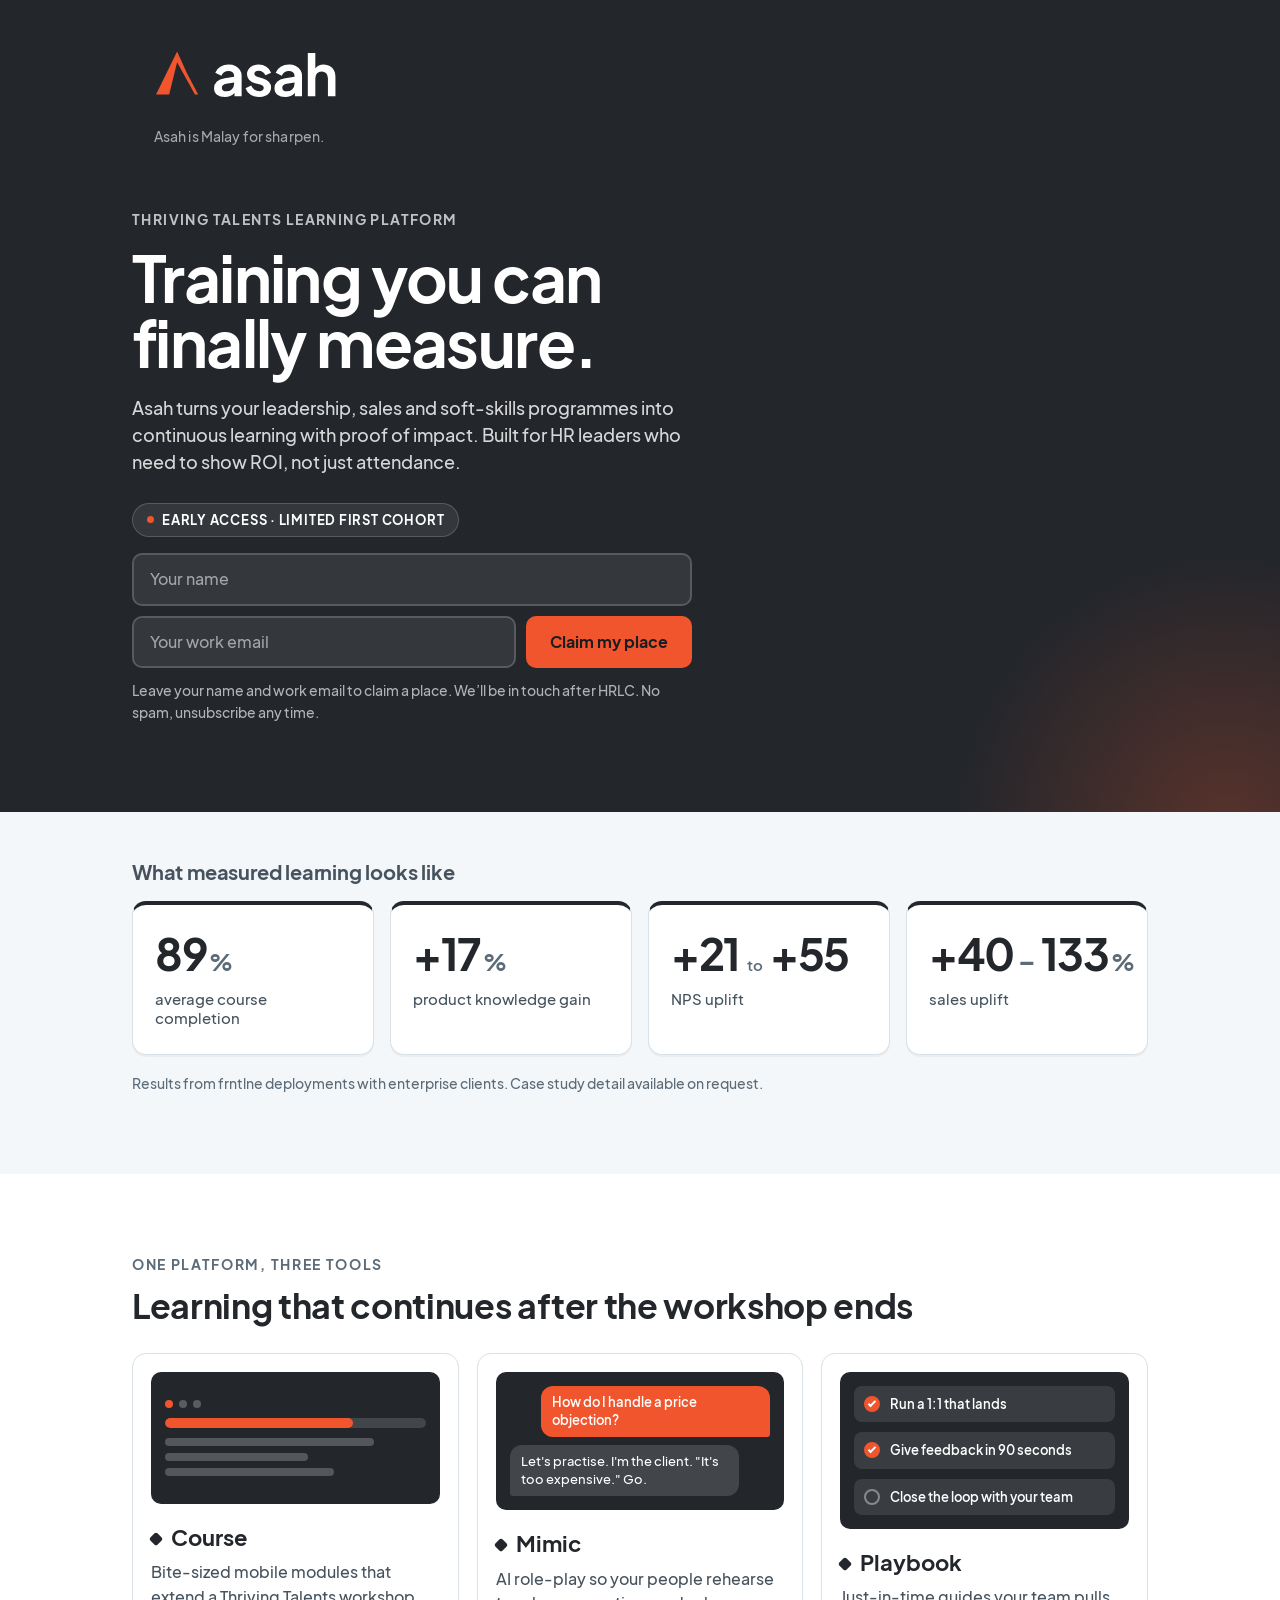
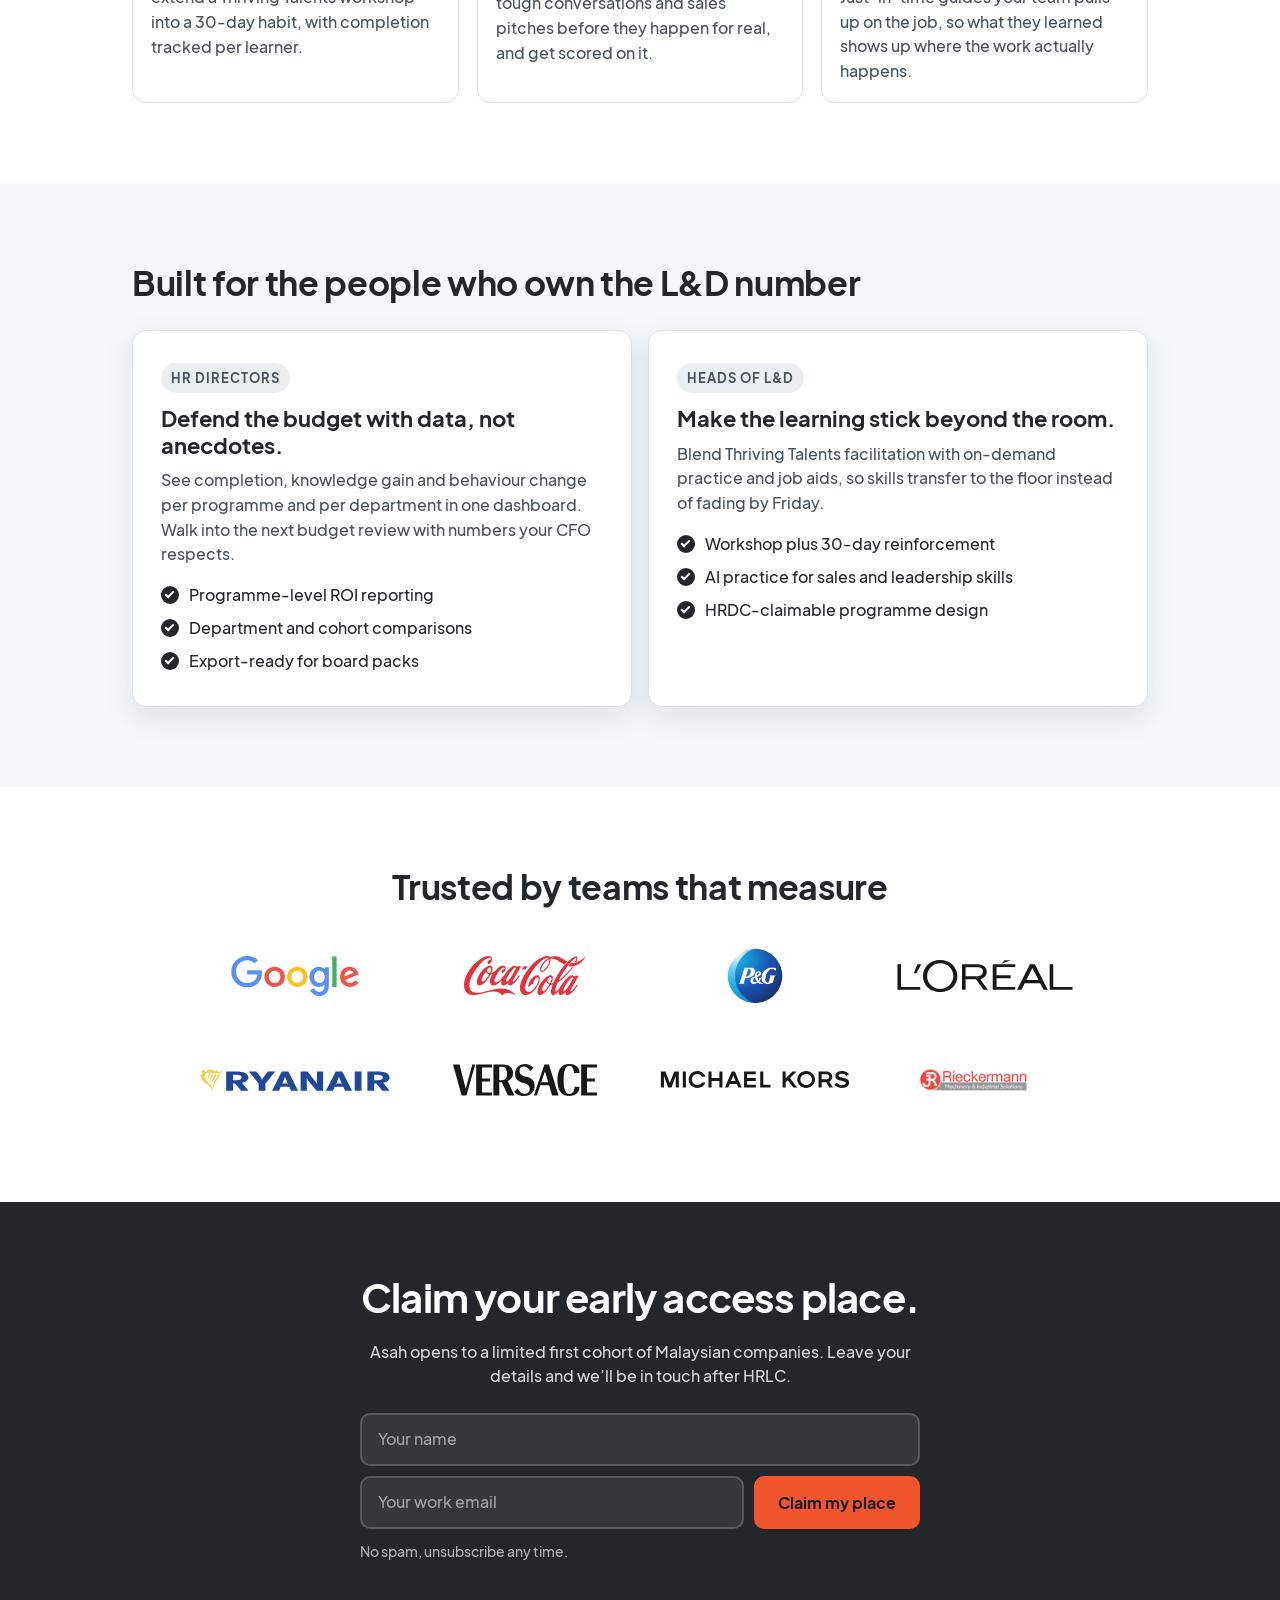
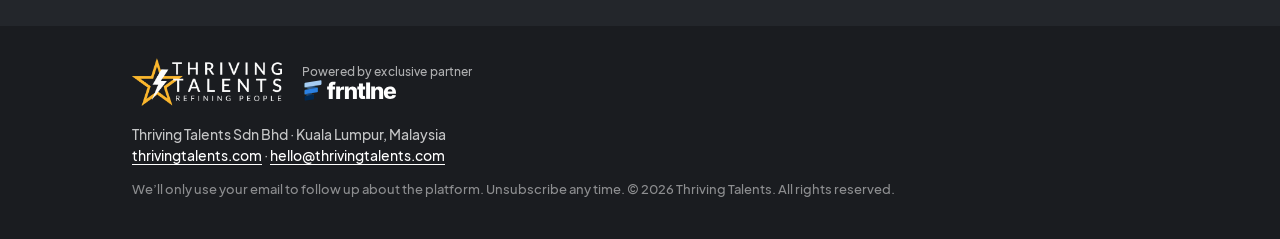
==== index.html @ e0902d1b "Add the Asah tagline and drop the frntlne credit from the header Sets 'Asah is Malay for sharpen.' u" ====
<!doctype html>
<html lang="en">
<head>
  <meta charset="utf-8">
  <meta name="viewport" content="width=device-width, initial-scale=1">
  <title>Asah · Thriving Talents Learning Platform</title>
  <meta name="description" content="Asah is the Thriving Talents Learning Platform. Turn leadership, sales and soft-skills programmes into continuous learning with proof of impact. Register your interest for early access.">
  <meta name="theme-color" content="#23262B">
  <link rel="icon" type="image/svg+xml" href="/assets/asah-favicon.svg">
  <link rel="icon" type="image/png" sizes="32x32" href="/assets/favicon-32.png">
  <link rel="icon" type="image/png" sizes="512x512" href="/assets/favicon-512.png">
  <link rel="apple-touch-icon" href="/assets/apple-touch-icon.png">
  <link rel="preload" as="font" type="font/woff2" href="/assets/fonts/asah-bold.woff2" crossorigin>
  <link rel="preload" as="font" type="font/woff2" href="/assets/fonts/asah-medium.woff2" crossorigin>
  <meta property="og:type" content="website">
  <meta property="og:title" content="Asah · Thriving Talents Learning Platform">
  <meta property="og:description" content="Training you can finally measure. Register your interest in Asah, the Thriving Talents Learning Platform.">
  <meta property="og:image" content="/assets/og-image.jpg">
  <meta name="twitter:card" content="summary_large_image">
  <link rel="preload" as="image" href="/assets/asah-logo-on-dark.svg">
  <link rel="stylesheet" href="/styles.css">
  <script src="/config.js"></script>
</head>
<body>

<a class="skip" href="#hero-form">Skip to the form</a>

<!-- ============ 1. HERO ============ -->
<header class="hero" id="top">
  <div class="wrap">
    <div class="brandbar">
      <span class="brand">
        <img src="/assets/asah-logo-on-dark.svg" alt="Asah" width="526" height="208">
        <span class="brand-tagline">Asah is Malay for sharpen.</span>
      </span>
    </div>

    <p class="eyebrow">Thriving Talents Learning Platform</p>
    <h1>Training you can<br>finally measure.</h1>
    <p class="lede">
      Asah turns your leadership, sales and soft-skills programmes into continuous
      learning with proof of impact. Built for HR leaders who need to show ROI, not
      just attendance.
    </p>

    <p class="scarcity">Early access &middot; limited first cohort</p>

    <form class="capture" id="hero-form" novalidate data-capture-form data-thanks="hero-thanks" data-location="hero">
      <label for="name-hero" class="sr-only">Your name</label>
      <input class="capture-field" id="name-hero" name="NAME" type="text" autocomplete="name"
             placeholder="Your name" required aria-describedby="hero-help hero-error">
      <label for="email-hero" class="sr-only">Work email</label>
      <div class="capture-row">
        <input class="capture-field" id="email-hero" name="EMAIL" type="email" inputmode="email" autocomplete="email"
               placeholder="Your work email" required aria-describedby="hero-help hero-error">
        <button type="submit" class="btn btn-spark">Claim my place</button>
      </div>
      <!-- honeypot, filled by bots only -->
      <div class="hp" aria-hidden="true"><input type="text" name="hp" tabindex="-1" autocomplete="off"></div>
      <p class="help" id="hero-help">Leave your name and work email to claim a place. We&#8217;ll be in touch after HRLC. No spam, unsubscribe any time.</p>
      <p class="error" id="hero-error" role="alert" aria-live="polite" hidden></p>
    </form>

    <div class="thanks" id="hero-thanks" hidden tabindex="-1">
      <div class="thanks-icon" aria-hidden="true">✓</div>
      <h2>You&#8217;re on the list.</h2>
      <p>We&#8217;ll confirm your early access place by email after HRLC. In the meantime, come by the Thriving Talents booth and we&#8217;ll walk you through the platform.</p>
    </div>
  </div>
</header>

<main>

<!-- ============ 2. PROOF STATS ============ -->
<section class="stats" aria-labelledby="stats-h">
  <div class="wrap">
    <h2 id="stats-h" class="section-h">What measured learning looks like</h2>
    <ul class="stat-grid">
      <li class="stat">
        <span class="stat-n"><span class="stat-v">89</span><span class="stat-u">%</span></span>
        <span class="stat-l">average course completion</span>
      </li>
      <li class="stat">
        <span class="stat-n"><span class="stat-v">+17</span><span class="stat-u">%</span></span>
        <span class="stat-l">product knowledge gain</span>
      </li>
      <li class="stat stat-wide">
        <span class="stat-n is-range"><span class="stat-v">+21</span><span class="stat-c">to</span><span class="stat-v">+55</span></span>
        <span class="stat-l">NPS uplift</span>
      </li>
      <li class="stat stat-wide">
        <span class="stat-n is-range"><span class="stat-v">+40</span><span class="stat-c stat-c-dash" aria-hidden="true">&#8211;</span><span class="sr-only">to</span><span class="stat-v">133</span><span class="stat-u">%</span></span>
        <span class="stat-l">sales uplift</span>
      </li>
    </ul>
    <p class="fineprint">Results from frntlne deployments with enterprise clients. Case study detail available on request.</p>
  </div>
</section>

<!-- ============ 3. THREE TOOLS ============ -->
<section class="tools" aria-labelledby="tools-h">
  <div class="wrap">
    <p class="kicker">One platform, three tools</p>
    <h2 id="tools-h" class="section-h">Learning that continues after the workshop ends</h2>

    <ul class="tool-list">
      <li class="tool">
        <div class="tool-ui" aria-hidden="true">
          <div class="ui-bar"><i></i><i></i><i></i></div>
          <div class="ui-progress"><b style="width:72%"></b></div>
          <div class="ui-lines"><i style="width:80%"></i><i style="width:55%"></i><i style="width:65%"></i></div>
        </div>
        <h3>Course</h3>
        <p>Bite-sized mobile modules that extend a Thriving Talents workshop into a 30-day habit, with completion tracked per learner.</p>
      </li>
      <li class="tool">
        <div class="tool-ui" aria-hidden="true">
          <div class="ui-chat"><span class="me">How do I handle a price objection?</span><span class="bot">Let's practise. I'm the client. "It's too expensive." Go.</span></div>
        </div>
        <h3>Mimic</h3>
        <p>AI role-play so your people rehearse tough conversations and sales pitches before they happen for real, and get scored on it.</p>
      </li>
      <li class="tool">
        <div class="tool-ui" aria-hidden="true">
          <div class="ui-card"><i class="ui-check"></i><span>Run a 1:1 that lands</span></div>
          <div class="ui-card"><i class="ui-check"></i><span>Give feedback in 90 seconds</span></div>
          <div class="ui-card"><i></i><span>Close the loop with your team</span></div>
        </div>
        <h3>Playbook</h3>
        <p>Just-in-time guides your team pulls up on the job, so what they learned shows up where the work actually happens.</p>
      </li>
    </ul>
  </div>
</section>

<!-- ============ 4. WHO IT'S FOR ============ -->
<section class="audience" aria-labelledby="aud-h">
  <div class="wrap">
    <h2 id="aud-h" class="section-h">Built for the people who own the L&amp;D number</h2>
    <div class="aud-grid">
      <article class="aud-card">
        <p class="aud-tag">HR Directors</p>
        <h3>Defend the budget with data, not anecdotes.</h3>
        <p>See completion, knowledge gain and behaviour change per programme and per department in one dashboard. Walk into the next budget review with numbers your CFO respects.</p>
        <ul class="ticks">
          <li>Programme-level ROI reporting</li>
          <li>Department and cohort comparisons</li>
          <li>Export-ready for board packs</li>
        </ul>
      </article>
      <article class="aud-card">
        <p class="aud-tag">Heads of L&amp;D</p>
        <h3>Make the learning stick beyond the room.</h3>
        <p>Blend Thriving Talents facilitation with on-demand practice and job aids, so skills transfer to the floor instead of fading by Friday.</p>
        <ul class="ticks">
          <li>Workshop plus 30-day reinforcement</li>
          <li>AI practice for sales and leadership skills</li>
          <li>HRDC-claimable programme design</li>
        </ul>
      </article>
    </div>
  </div>
</section>

<!-- ============ 5. CREDIBILITY ============ -->
<section class="cred" aria-labelledby="cred-h">
  <div class="wrap">
    <h2 id="cred-h" class="section-h">Trusted by teams that measure</h2>

    <ul class="logo-wall">
      <li class="lw-m"><img src="/assets/logos/google.svg" alt="Google" width="140" height="44"></li>
      <li class="lw-m"><img src="/assets/logos/coca-cola.svg" alt="The Coca-Cola Company" width="800" height="262"></li>
      <li class="lw-sq"><img src="/assets/logos/pg.png" alt="Procter &amp; Gamble" width="200" height="200"></li>
      <li class="lw-w"><img src="/assets/logos/loreal.svg" alt="L&#8217;Or&eacute;al" width="351" height="64"></li>
      <li class="lw-xw"><img src="/assets/logos/ryanair.svg" alt="Ryanair" width="249" height="29"></li>
      <li class="lw-w"><img src="/assets/logos/versace.svg" alt="Versace" width="144" height="32"></li>
      <li class="lw-xw"><img src="/assets/logos/michael-kors.svg" alt="Michael Kors" width="567" height="53"></li>
      <li class="lw-m"><img src="/assets/logos/rieckermann.png" alt="Rieckermann" width="360" height="100"></li>
    </ul>

    </div>
  </div>
</section>

<!-- ============ 6. SECONDARY CTA + FOOTER ============ -->
<section class="closing" id="register" aria-labelledby="reg-h">
  <div class="wrap">
    <div data-closing-intro>
      <h2 id="reg-h">Claim your early access place.</h2>
      <p>Asah opens to a limited first cohort of Malaysian companies. Leave your details and we&#8217;ll be in touch after HRLC.</p>
    </div>

    <form class="capture capture-center" id="cta-form" novalidate data-capture-form data-thanks="cta-thanks" data-location="closing">
      <label for="name-cta" class="sr-only">Your name</label>
      <input class="capture-field" id="name-cta" name="NAME" type="text" autocomplete="name"
             placeholder="Your name" required aria-describedby="cta-help cta-error">
      <label for="email-cta" class="sr-only">Work email</label>
      <div class="capture-row">
        <input class="capture-field" id="email-cta" name="EMAIL" type="email" inputmode="email" autocomplete="email"
               placeholder="Your work email" required aria-describedby="cta-help cta-error">
        <button type="submit" class="btn btn-spark">Claim my place</button>
      </div>
      <div class="hp" aria-hidden="true"><input type="text" name="hp" tabindex="-1" autocomplete="off"></div>
      <p class="help" id="cta-help">No spam, unsubscribe any time.</p>
      <p class="error" id="cta-error" role="alert" aria-live="polite" hidden></p>
    </form>

    <div class="thanks thanks-center" id="cta-thanks" hidden tabindex="-1">
      <div class="thanks-icon" aria-hidden="true">&#10003;</div>
      <h2>You&#8217;re on the list.</h2>
      <p>We&#8217;ll confirm your early access place by email after HRLC.</p>
    </div>
  </div>
</section>

</main>

<footer class="foot">
  <div class="wrap">
    <div class="foot-brand">
      <img src="/assets/tt-logo-white.png" alt="Thriving Talents" width="1000" height="313">
      <span class="cobrand" data-cobrand><span class="cobrand-label">Powered by exclusive partner</span> <img class="cobrand-logo" src="/assets/frntlne-logo-white.svg" alt="frntlne" width="1017" height="228"></span>
    </div>
    <p class="foot-text">
      Thriving Talents Sdn Bhd · Kuala Lumpur, Malaysia<br>
      <a href="https://thrivingtalents.com">thrivingtalents.com</a> · <a href="mailto:hello@thrivingtalents.com">hello@thrivingtalents.com</a>
    </p>
    <p class="foot-legal">
      We&#8217;ll only use your email to follow up about the platform. Unsubscribe any time.
      © <span data-year>2026</span> Thriving Talents. All rights reserved.
    </p>
  </div>
</footer>

<!-- sticky mobile CTA -->
<div class="sticky-cta" id="sticky-cta" hidden>
  <a href="#hero-form" class="btn btn-spark">Claim my place</a>
</div>

<script src="/script.js" defer></script>
</body>
</html>
---- styles.css ----
/* ==========================================================================
   Thriving Talents Learning Platform — HRLC landing page
   Asah palette: Graphite #23262B, Spark #F0552E, Stone #5C6B78
   Mobile-first. Primary viewport 320–430px, responsive up to desktop.
   ========================================================================== */

:root {
  /* Asah palette. Graphite is steel, Spark is what flies off the whetstone,
     Stone is the whetstone. Spark is reserved for the mark and one accent;
     it is never used for body text (it only reaches 3.4:1 on white). */
  --graphite: #23262B;
  --night: #1A1C20;
  --spark: #F0552E;
  --spark-600: #D8431D;
  --stone: #5C6B78;
  --tint: #E9EEF1;

  --ink: #23262B;
  --ink-2: #46535E;
  --ink-3: #5C6B78;
  --line: #D9E1E6;
  --bg: #FFFFFF;
  --bg-2: #F4F7F9;
  --white: #FFFFFF;
  --radius: 14px;
  --radius-sm: 10px;
  --wrap: 1080px;
  --pad: 20px;
  --font: "Plus Jakarta Sans", -apple-system, BlinkMacSystemFont, "Segoe UI", Roboto, "Helvetica Neue", Arial, sans-serif;
  --shadow: 0 10px 30px rgba(35, 38, 43, .10);
}

/* Plus Jakarta Sans, subset to Latin plus the accents Malaysian names need.
   The kit ships Medium as its lightest weight, so body copy is 500. */
@font-face {
  font-family: "Plus Jakarta Sans"; font-style: normal; font-weight: 500;
  src: url("/assets/fonts/asah-medium.woff2") format("woff2"); font-display: swap;
}
@font-face {
  font-family: "Plus Jakarta Sans"; font-style: normal; font-weight: 600;
  src: url("/assets/fonts/asah-semibold.woff2") format("woff2"); font-display: swap;
}
@font-face {
  font-family: "Plus Jakarta Sans"; font-style: normal; font-weight: 700;
  src: url("/assets/fonts/asah-bold.woff2") format("woff2"); font-display: swap;
}

*, *::before, *::after { box-sizing: border-box; }
html { -webkit-text-size-adjust: 100%; scroll-behavior: smooth; }
@media (prefers-reduced-motion: reduce) { html { scroll-behavior: auto; } }

body {
  margin: 0;
  font-family: var(--font);
  font-size: 16px;
  font-weight: 500;          /* Medium is the lightest weight in the kit */               /* PRD: 16px minimum on mobile */
  line-height: 1.55;
  color: var(--ink);
  background: var(--bg);
  -webkit-font-smoothing: antialiased;
}

img { max-width: 100%; height: auto; display: block; }
a { color: inherit; }
ul { list-style: none; margin: 0; padding: 0; }
h1, h2, h3, p { margin: 0; }

.wrap { width: 100%; max-width: var(--wrap); margin: 0 auto; padding: 0 var(--pad); }

.sr-only {
  position: absolute; width: 1px; height: 1px; padding: 0; margin: -1px;
  overflow: hidden; clip: rect(0 0 0 0); white-space: nowrap; border: 0;
}
.skip {
  position: absolute; left: -999px; top: 8px; background: var(--spark); color: var(--white);
  padding: 10px 14px; border-radius: 8px; z-index: 100; font-weight: 600;
}
.skip:focus { left: 8px; }
.hp { position: absolute; left: -9999px; opacity: 0; height: 0; overflow: hidden; }

/* ---------- Buttons (44x44 minimum tap target) ---------- */
.btn {
  display: inline-flex; align-items: center; justify-content: center;
  min-height: 48px; padding: 12px 22px;
  border-radius: var(--radius-sm); border: 2px solid transparent;
  font: inherit; font-weight: 700; font-size: 16px; line-height: 1.2;
  text-decoration: none; cursor: pointer; white-space: nowrap;
  transition: transform .08s ease, background .15s ease, box-shadow .15s ease;
}
.btn:active { transform: translateY(1px); }
.btn:focus-visible { outline: 3px solid var(--spark); outline-offset: 3px; }
.btn-spark { background: var(--spark); color: var(--night); }
.btn-spark:hover { background: var(--spark-600); color: var(--white); box-shadow: 0 6px 18px rgba(240, 85, 46, .35); }
.btn-spark[disabled] { opacity: .7; cursor: progress; }
.btn-outline-light { background: transparent; color: var(--white); border-color: rgba(255,255,255,.55); }
.btn-outline-light:hover { border-color: var(--white); background: rgba(255,255,255,.06); }
.btn-lg { min-height: 56px; padding: 14px 32px; font-size: 18px; }

/* ---------- Section rhythm ---------- */
section { padding: 56px 0; }
.section-h {
  font-size: clamp(24px, 5.5vw, 34px); line-height: 1.15; font-weight: 700;
  letter-spacing: -.01em; margin-bottom: 28px;
}
.kicker {
  color: var(--stone); font-weight: 700; font-size: 14px;
  text-transform: uppercase; letter-spacing: .12em; margin-bottom: 10px;
}
.fineprint { color: var(--ink-3); font-size: 14px; margin-top: 18px; }

/* ==========================================================================
   1. HERO
   ========================================================================== */
.hero {
  position: relative; overflow: hidden;
  background: var(--graphite); color: var(--white);
  padding: 22px 0 56px;
}
.hero::before {
  /* Spark glow, echoing the mark */
  content: ""; position: absolute; inset: auto -20% -40% auto;
  width: 70vw; max-width: 620px; aspect-ratio: 1;
  background: radial-gradient(circle at center, rgba(240,85,46,.26), rgba(240,85,46,0) 62%);
  pointer-events: none;
}
.hero .wrap { position: relative; }

.brandbar {
  display: flex; align-items: center; justify-content: space-between; gap: 16px;
  margin-bottom: 40px;
}
/* The SVG carries the guide's clearspace inside its box, so the visible
   wordmark is ~81% of --logo-w. The guide's floor is 120px visible. */
.brand {
  --logo-w: 168px;
  flex: none; display: inline-flex; flex-direction: column; align-items: flex-start; gap: 9px;
}
.brand img { width: var(--logo-w); }
.brand-tagline {
  /* indented to sit under the mark rather than the SVG's clearspace edge */
  padding-left: calc(var(--logo-w) * .0951);
  font-size: 13px; font-weight: 500; line-height: 1.3;
  color: rgba(255,255,255,.60); letter-spacing: .01em;
}
.cobrand {
  display: inline-flex; flex-direction: column; align-items: flex-end;
  gap: 1px; text-align: right; max-width: 132px;
}
.cobrand-label {
  font-size: 11px; line-height: 1.25; color: rgba(255,255,255,.65);
  letter-spacing: .01em; text-wrap: balance;
}
.cobrand-logo { height: 21px; width: auto; display: block; }

.eyebrow {
  color: rgba(255,255,255,.72); font-weight: 700; font-size: 14px; letter-spacing: .1em;
  text-transform: uppercase; margin-bottom: 14px;
}
.hero h1 {
  font-size: clamp(36px, 10vw, 64px); line-height: 1.02; font-weight: 700;
  letter-spacing: -.025em; margin-bottom: 18px;
}
.lede { font-size: 18px; line-height: 1.5; color: rgba(255,255,255,.82); max-width: 560px; margin-bottom: 28px; }

.scarcity {
  display: inline-flex; align-items: center; gap: 8px;
  font-size: 13px; font-weight: 700; letter-spacing: .06em; text-transform: uppercase;
  color: var(--white); background: rgba(255,255,255,.08);
  border: 1px solid rgba(255,255,255,.18); border-radius: 999px;
  padding: 6px 14px; margin-bottom: 16px;
}
.scarcity::before {
  content: ""; width: 7px; height: 7px; border-radius: 50%;
  background: var(--spark); flex: none;
}

/* Email capture */
.capture { max-width: 560px; }
.capture-row { display: flex; flex-direction: column; gap: 10px; }
.capture-field {
  width: 100%; min-height: 52px; padding: 12px 16px;
  border-radius: var(--radius-sm); border: 2px solid rgba(255,255,255,.18);
  background: rgba(255,255,255,.08); color: var(--white);
  font: inherit; font-size: 16px;   /* 16px stops iOS zoom-on-focus */
}
.capture > .capture-field { margin-bottom: 10px; }
.capture input::placeholder { color: rgba(255,255,255,.55); }
.capture input:focus { outline: none; border-color: var(--spark); background: rgba(255,255,255,.12); }
.capture input[aria-invalid="true"] { border-color: #FF8A8A; }
.capture .btn { width: 100%; }
.help { font-size: 14px; color: rgba(255,255,255,.65); margin-top: 12px; }
.error { font-size: 15px; font-weight: 600; color: #FFB4B4; margin-top: 10px; }

/* Thank-you state */
.thanks { max-width: 560px; padding: 22px; border-radius: var(--radius); background: rgba(255,255,255,.07); border: 1px solid rgba(255,255,255,.14); }
.thanks:focus { outline: none; }
.thanks-icon {
  width: 44px; height: 44px; border-radius: 50%; display: grid; place-items: center;
  background: var(--spark); color: var(--white); font-weight: 700; font-size: 22px; margin-bottom: 14px;
}
.thanks h2 { font-size: 26px; font-weight: 700; margin-bottom: 8px; }
.thanks p { color: rgba(255,255,255,.82); }
.thanks-cta { display: flex; flex-direction: column; gap: 12px; margin-top: 18px; }

/* ==========================================================================
   2. STATS
   ========================================================================== */
.stats { background: var(--bg-2); padding-top: 48px; }
.stats .section-h { font-size: 20px; color: var(--ink-2); font-weight: 700; margin-bottom: 18px; }
.stat-grid { display: grid; grid-template-columns: 1fr 1fr; gap: 12px; }
.stat {
  min-width: 0;
  background: var(--white); border: 1px solid var(--line); border-radius: var(--radius);
  padding: 20px 16px; box-shadow: 0 2px 0 rgba(35,38,43,.04);
  border-top: 4px solid var(--graphite);
}
/* Fixed height so every label starts on the same line, whatever the
   figure above it is set at. */
.stat-n {
  --fig: clamp(30px, 9vw, 44px);
  display: flex; align-items: baseline; flex-wrap: nowrap; min-width: 0;
  height: clamp(34px, 9.4vw, 48px);
  color: var(--graphite); font-variant-numeric: tabular-nums lining-nums;
}
.stat-v {
  font-size: var(--fig); font-weight: 700; line-height: 1;
  letter-spacing: -.03em;
}
/* Every figure is set at one size. A range needs about twice the width, so
   on phones the range tiles span the full row rather than shrinking the type. */
.stat-wide { grid-column: 1 / -1; }

/* Unit and connector are sized off the figure so they can never outgrow it
   and knock the baseline out at tight widths. */
.stat-u {
  font-size: calc(var(--fig) * .52); font-weight: 700;
  color: var(--ink-3); letter-spacing: 0; margin-left: .1em;
}
.stat-c {
  font-size: calc(var(--fig) * .34); font-weight: 600;
  color: var(--ink-3); letter-spacing: .02em; margin: 0 .45em;
}
/* A word connector reads best small; a dash has to sit near the figures'
   own size or it looks like a stray hyphen. */
.stat-c-dash {
  font-size: calc(var(--fig) * .62); font-weight: 700;
  letter-spacing: 0; margin: 0 .16em;
}
.stat-l { display: block; margin-top: 10px; font-size: 15px; color: var(--ink-2); line-height: 1.3; }

/* ==========================================================================
   3. TOOLS
   ========================================================================== */
.tool-list { display: grid; gap: 18px; }
.tool {
  border: 1px solid var(--line); border-radius: var(--radius); padding: 18px;
  background: var(--white);
}
.tool h3 { font-size: 22px; font-weight: 700; margin: 16px 0 6px; }
.tool h3::before {
  content: ""; display: inline-block; width: 10px; height: 10px; border-radius: 2px;
  background: var(--graphite); margin-right: 10px; transform: rotate(45deg); vertical-align: 2px;
}
.tool p { color: var(--ink-2); }

/* CSS-drawn product previews (no stock photos; swap for frntlne screenshots) */
.tool-ui {
  background: var(--graphite); border-radius: var(--radius-sm); padding: 14px;
  min-height: 132px; display: flex; flex-direction: column; gap: 10px; justify-content: center;
}
.ui-bar { display: flex; gap: 6px; }
.ui-bar i { width: 8px; height: 8px; border-radius: 50%; background: rgba(255,255,255,.25); }
.ui-bar i:first-child { background: var(--spark); }
.ui-progress { height: 10px; border-radius: 6px; background: rgba(255,255,255,.14); overflow: hidden; }
.ui-progress b { display: block; height: 100%; background: var(--spark); border-radius: 6px; }
.ui-lines { display: flex; flex-direction: column; gap: 7px; }
.ui-lines i { height: 8px; border-radius: 4px; background: rgba(255,255,255,.22); }
.ui-chat { display: flex; flex-direction: column; gap: 8px; font-size: 13px; line-height: 1.35; }
.ui-chat span { padding: 8px 11px; border-radius: 12px; max-width: 88%; }
.ui-chat .me { align-self: flex-end; background: var(--spark); color: var(--white); font-weight: 600; border-bottom-right-radius: 3px; }
.ui-chat .bot { align-self: flex-start; background: rgba(255,255,255,.14); color: var(--white); border-bottom-left-radius: 3px; }
.ui-card {
  display: flex; align-items: center; gap: 10px; padding: 8px 10px; border-radius: 8px;
  background: rgba(255,255,255,.10); color: var(--white); font-size: 13px; font-weight: 600;
}
.ui-card i { width: 16px; height: 16px; border-radius: 50%; border: 2px solid rgba(255,255,255,.4); flex: none; }
.ui-card .ui-check { background: var(--spark); border-color: var(--spark); position: relative; }
.ui-card .ui-check::after {
  content: ""; position: absolute; left: 4px; top: 1px; width: 4px; height: 8px;
  border: solid var(--white); border-width: 0 2px 2px 0; transform: rotate(45deg);
}

/* ==========================================================================
   4. AUDIENCE
   ========================================================================== */
.audience { background: var(--bg-2); }
.aud-grid { display: grid; gap: 16px; }
.aud-card {
  background: var(--white); border-radius: var(--radius); padding: 24px 20px;
  border: 1px solid var(--line); box-shadow: var(--shadow);
}
.aud-tag {
  display: inline-block; font-size: 13px; font-weight: 700; letter-spacing: .08em; text-transform: uppercase;
  color: var(--graphite); background: var(--tint); padding: 5px 10px; border-radius: 999px; margin-bottom: 12px;
}
.aud-card h3 { font-size: 22px; line-height: 1.2; font-weight: 700; margin-bottom: 10px; }
.aud-card p { color: var(--ink-2); }
.ticks { margin-top: 16px; display: grid; gap: 8px; }
.ticks li { position: relative; padding-left: 28px; font-weight: 500; }
.ticks li::before {
  content: ""; position: absolute; left: 0; top: 3px; width: 18px; height: 18px; border-radius: 50%;
  background: var(--graphite);
}
.ticks li::after {
  content: ""; position: absolute; left: 6px; top: 6px; width: 5px; height: 9px;
  border: solid var(--white); border-width: 0 2px 2px 0; transform: rotate(45deg);
}

/* ==========================================================================
   5. CREDIBILITY
   ========================================================================== */
.cred .section-h { text-align: center; }
.logo-wall {
  display: grid; grid-template-columns: repeat(2, 1fr);
  gap: 10px; margin: 28px auto 0; max-width: 420px;
}
.logo-wall li {
  display: flex; align-items: center; justify-content: center;
  min-height: 64px; padding: 6px;
}
.logo-wall img {
  width: auto; max-width: 100%; object-fit: contain;
  opacity: .9; transition: opacity .18s ease;
}
.logo-wall li:hover img { opacity: 1; }
/* Optical sizing: keeps logos at similar visual weight despite very
   different aspect ratios (P&G is 1:1, Michael Kors is 10:1). */
.logo-wall .lw-sq img { height: 44px; }
.logo-wall .lw-m img  { height: 30px; }
.logo-wall .lw-w img  { height: 24px; }
.logo-wall .lw-xw img { height: 19px; }

/* ==========================================================================
   6. DEMO CTA + FOOTER
   ========================================================================== */
.closing { background: var(--graphite); color: var(--white); text-align: center; padding: 64px 0; }
.closing h2 { font-size: clamp(28px, 7vw, 40px); font-weight: 700; letter-spacing: -.02em; margin-bottom: 12px; }
.closing [data-closing-intro] p { color: rgba(255,255,255,.82); max-width: 560px; margin: 0 auto 24px; }
.capture-center, .thanks-center { margin-left: auto; margin-right: auto; text-align: left; }
.thanks-center { max-width: 560px; }

.foot { background: var(--night); color: rgba(255,255,255,.75); padding: 32px 0 96px; font-size: 14px; }
.foot-brand { display: flex; flex-direction: column; gap: 10px; align-items: flex-start; margin-bottom: 18px; }
.foot-brand > img { width: 150px; }
.foot-brand .cobrand { align-items: flex-start; text-align: left; max-width: none; }
.foot a { color: var(--white); text-decoration: underline; text-underline-offset: 3px; }
.foot a:hover { text-decoration: underline; }
.foot-text { margin-bottom: 12px; }
.foot-legal { font-size: 13px; color: rgba(255,255,255,.5); }

/* Sticky mobile CTA (appears after the hero form scrolls out of view) */
.sticky-cta {
  position: fixed; left: 0; right: 0; bottom: 0; z-index: 50;
  padding: 10px var(--pad) calc(10px + env(safe-area-inset-bottom));
  background: rgba(35,38,43,.94); backdrop-filter: blur(8px); -webkit-backdrop-filter: blur(8px);
  border-top: 1px solid rgba(255,255,255,.12);
}
.sticky-cta .btn { width: 100%; }

/* ==========================================================================
   Responsive
   ========================================================================== */
@media (min-width: 600px) {
  .capture-row { flex-direction: row; }
  .capture-row .capture-field { flex: 1; }
  .capture .btn { width: auto; }
  .thanks-cta { flex-direction: row; align-items: center; gap: 20px; }
    .foot-brand { flex-direction: row; align-items: center; gap: 20px; }
}

@media (min-width: 800px) {
  :root { --pad: 32px; }
  section { padding: 80px 0; }
  .hero { padding: 28px 0 88px; }
  .brand { --logo-w: 228px; }
  .brand-tagline { font-size: 14px; }
  .cobrand { max-width: none; }
  .cobrand-label { font-size: 12px; }
  .brandbar { margin-bottom: 64px; }
  .stat-grid { grid-template-columns: repeat(4, 1fr); gap: 16px; }
  .stat-wide { grid-column: auto; }
  .stat-n { --fig: clamp(24px, 7.4vw - 35px, 44px); }
  .stat { padding: 26px 22px; }
  .tool-list { grid-template-columns: repeat(3, 1fr); }
  .aud-grid { grid-template-columns: 1fr 1fr; }
  .aud-card { padding: 32px 28px; }
  .logo-wall { grid-template-columns: repeat(4, 1fr); gap: 20px; max-width: 900px; }
  .logo-wall li { min-height: 84px; padding: 10px; }
  .logo-wall .lw-sq img { height: 56px; }
  .logo-wall .lw-m img  { height: 40px; }
  .logo-wall .lw-w img  { height: 32px; }
  .logo-wall .lw-xw img { height: 25px; }
  .foot { padding-bottom: 40px; }
  .sticky-cta { display: none !important; }
}
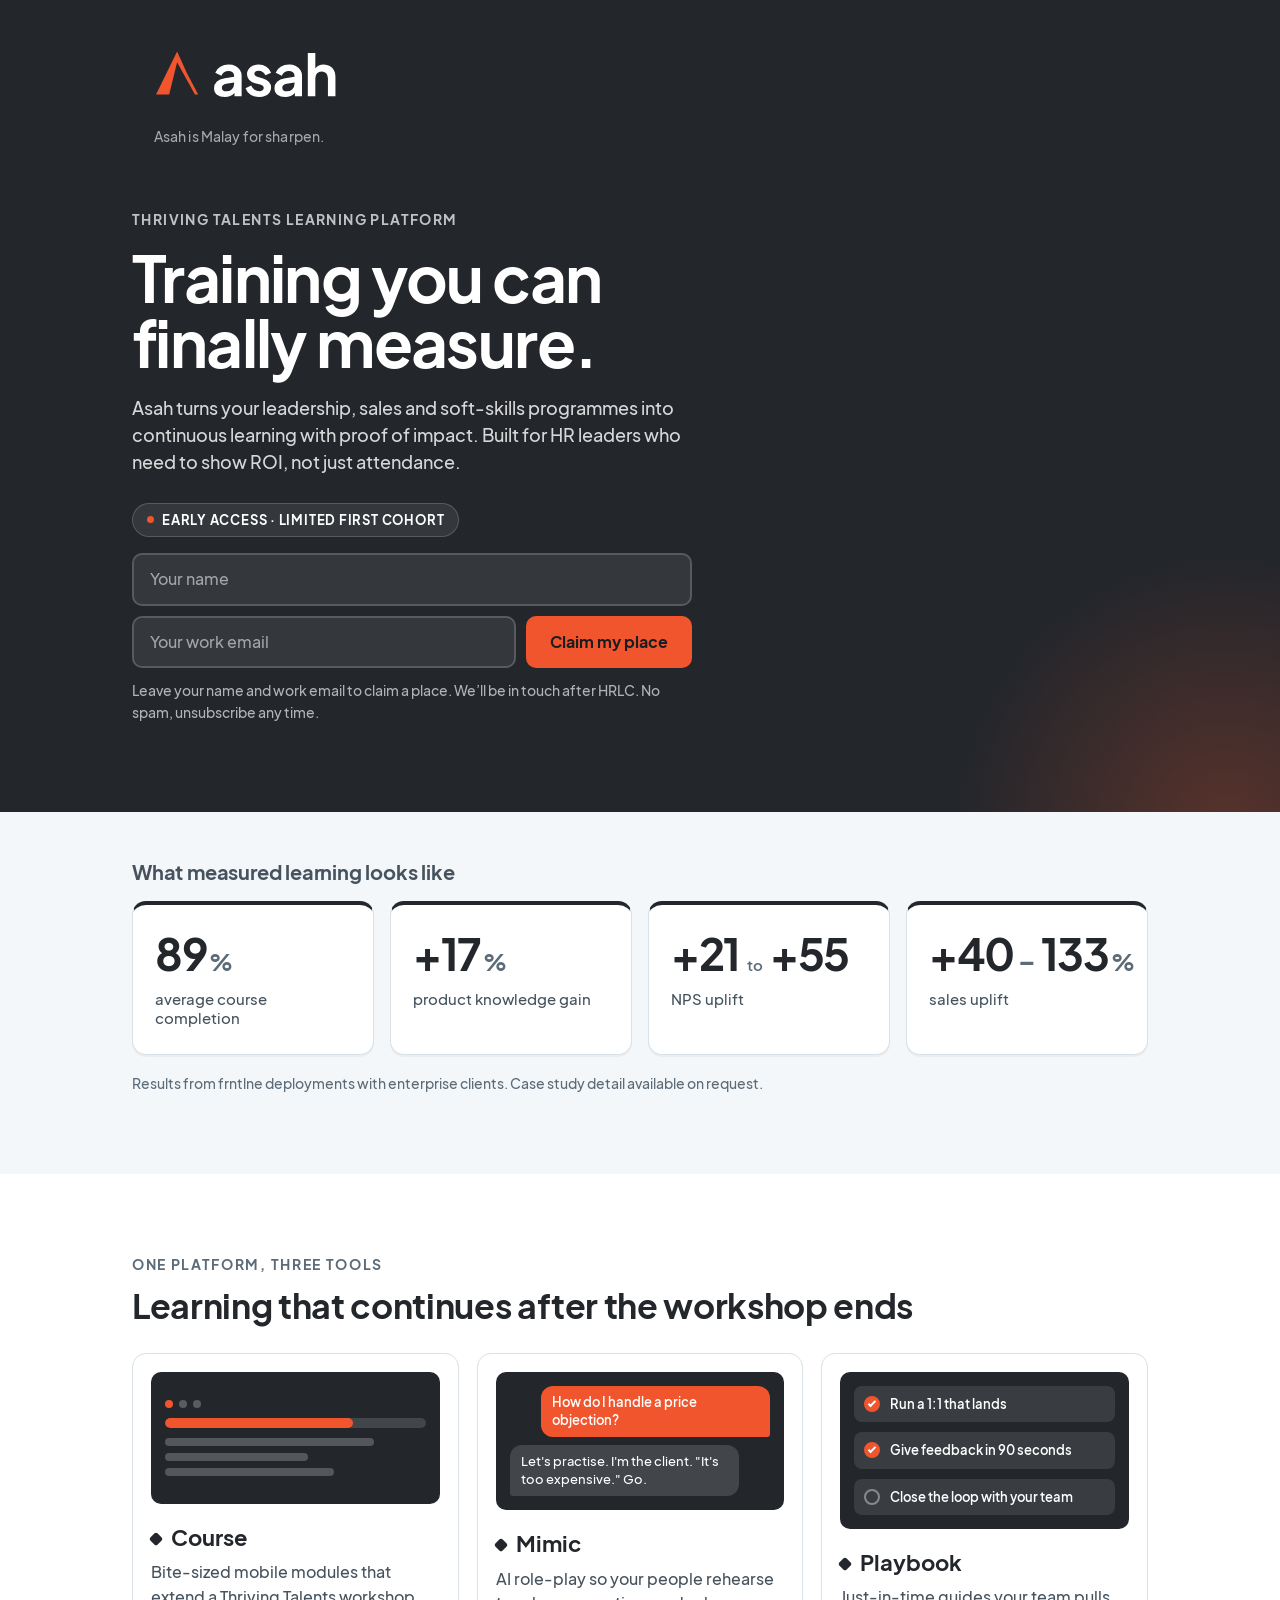
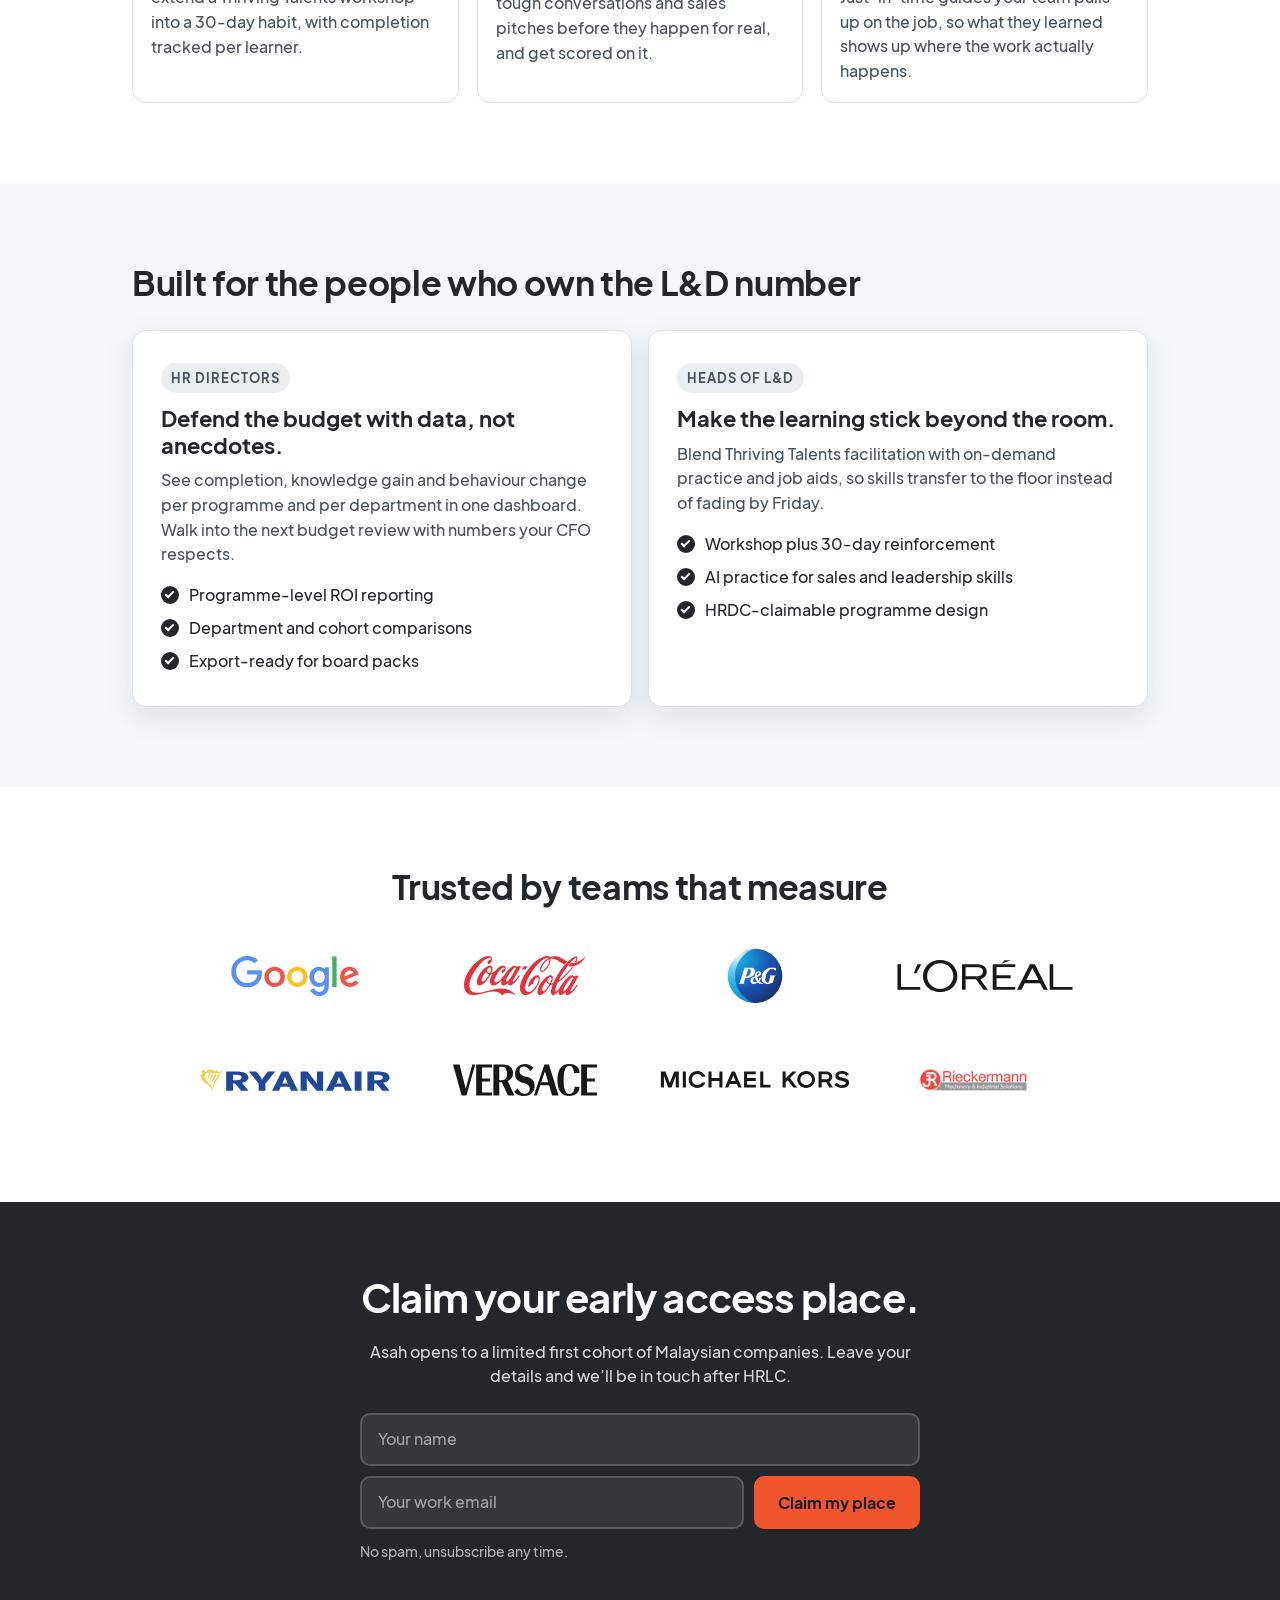
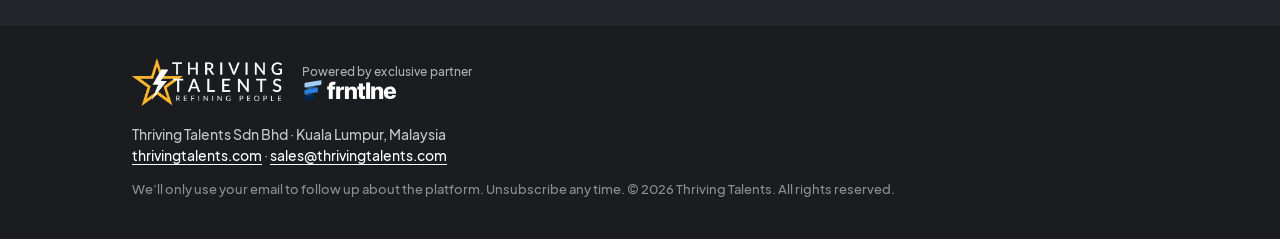
==== commit 89f056de: "Point the footer contact address at sales@ Co-Authored-By: Claude Opus 5 <noreply@anthropic.com> Cla" ====
--- a/index.html
+++ b/index.html
@@ -223,7 +223,7 @@
     </div>
     <p class="foot-text">
       Thriving Talents Sdn Bhd · Kuala Lumpur, Malaysia<br>
-      <a href="https://thrivingtalents.com">thrivingtalents.com</a> · <a href="mailto:hello@thrivingtalents.com">hello@thrivingtalents.com</a>
+      <a href="https://thrivingtalents.com">thrivingtalents.com</a> · <a href="mailto:sales@thrivingtalents.com">sales@thrivingtalents.com</a>
     </p>
     <p class="foot-legal">
       We&#8217;ll only use your email to follow up about the platform. Unsubscribe any time.
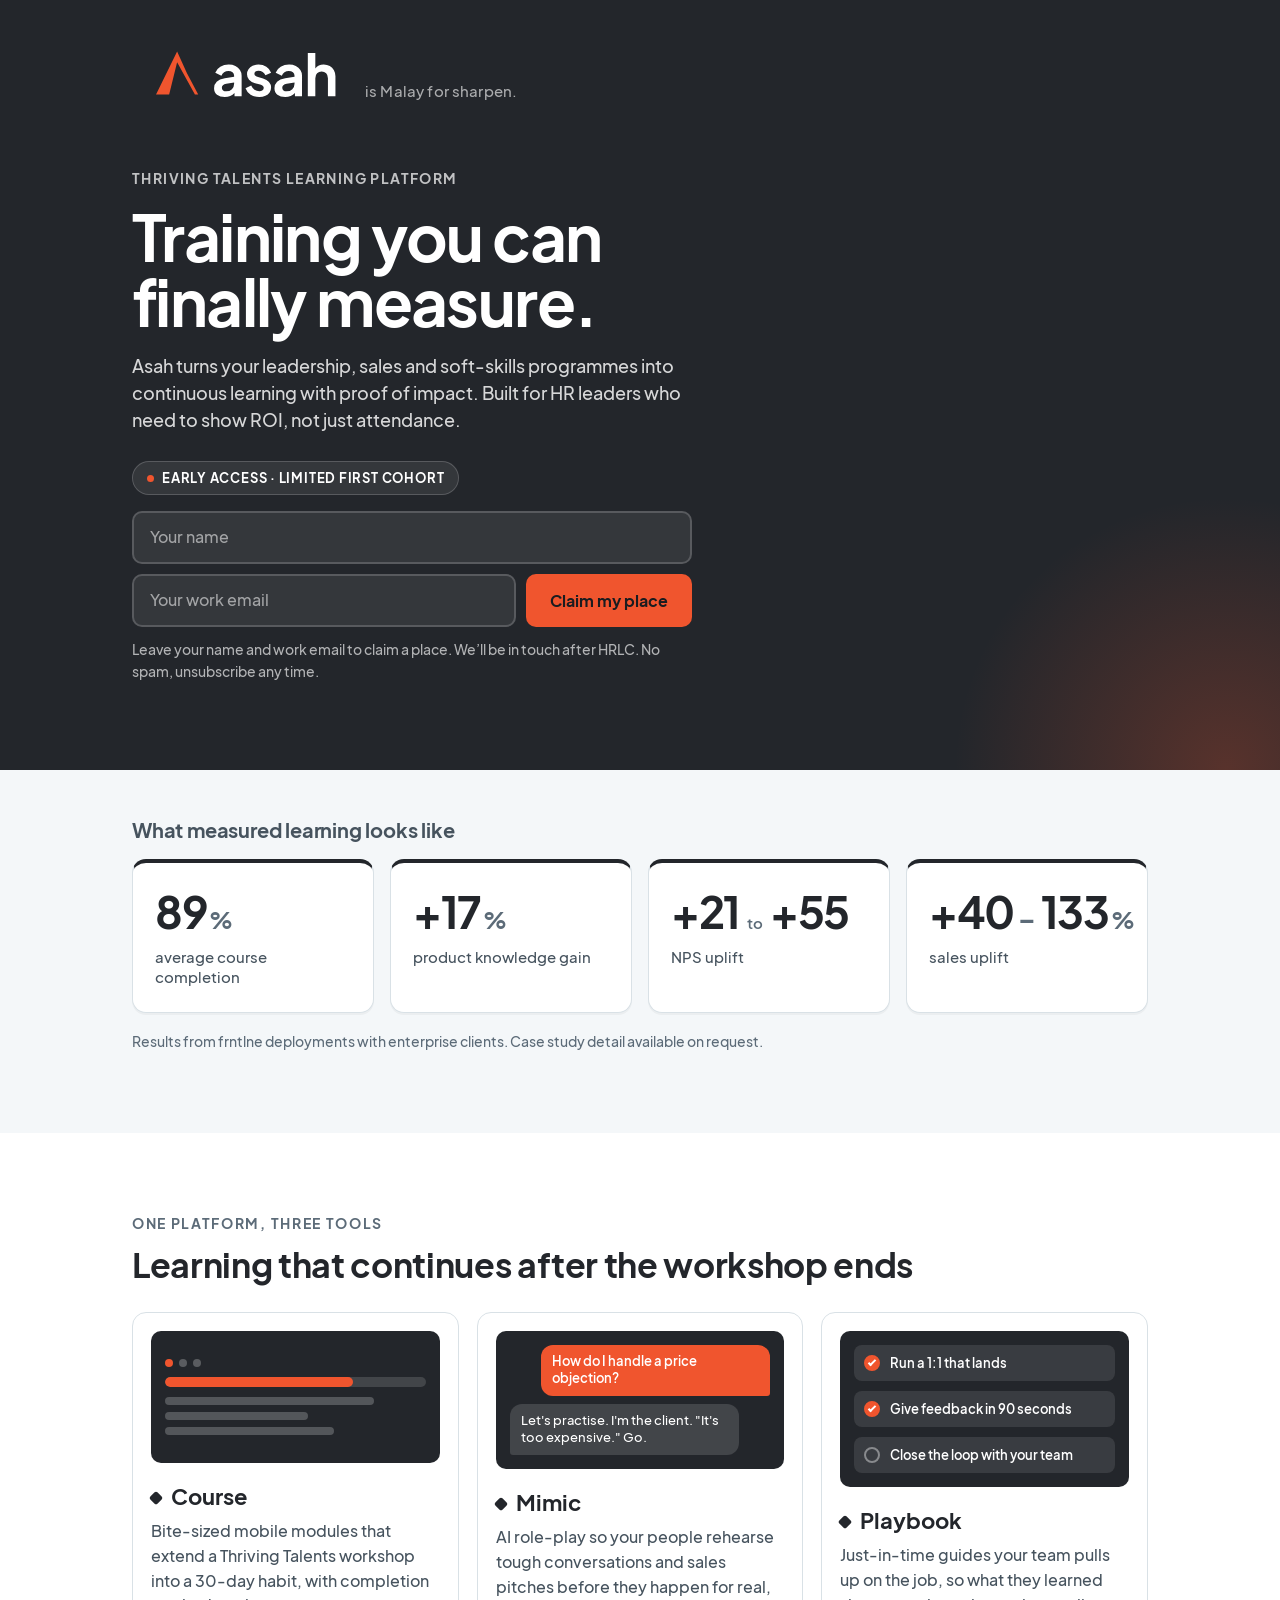
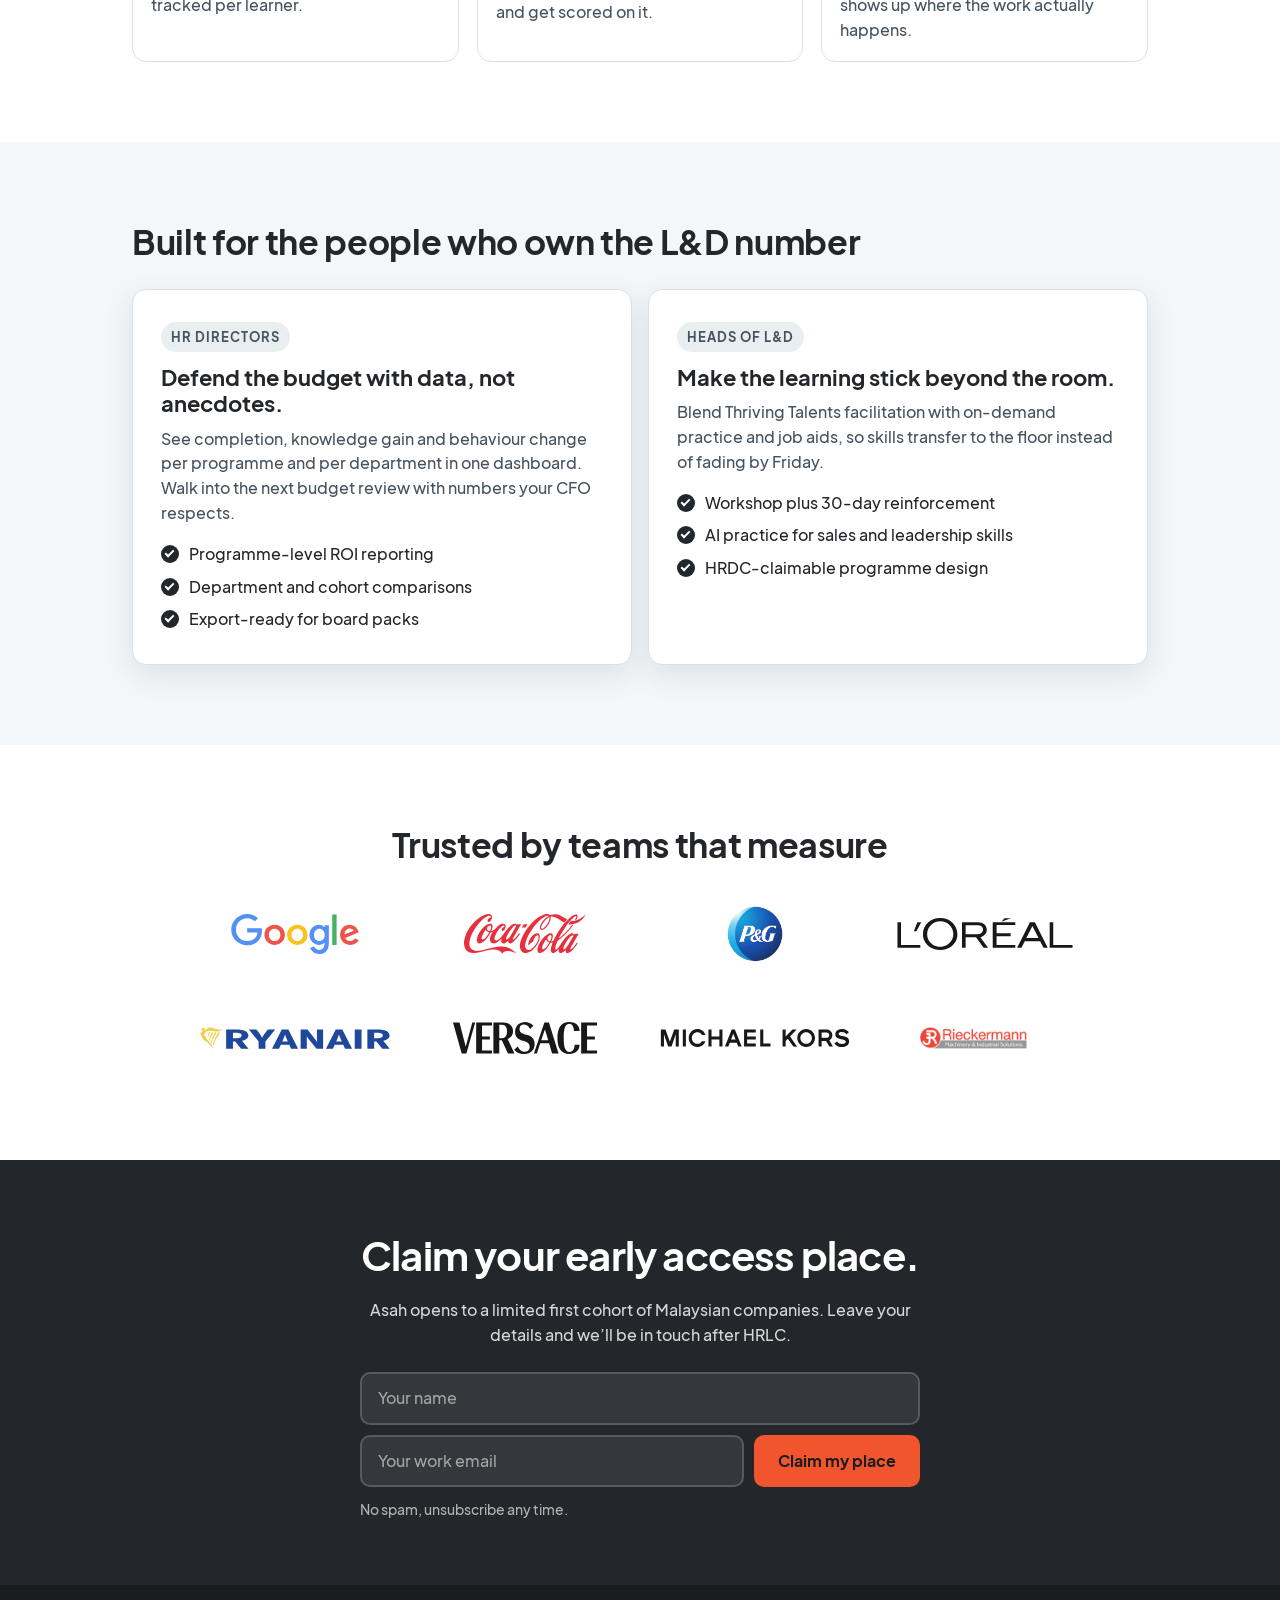
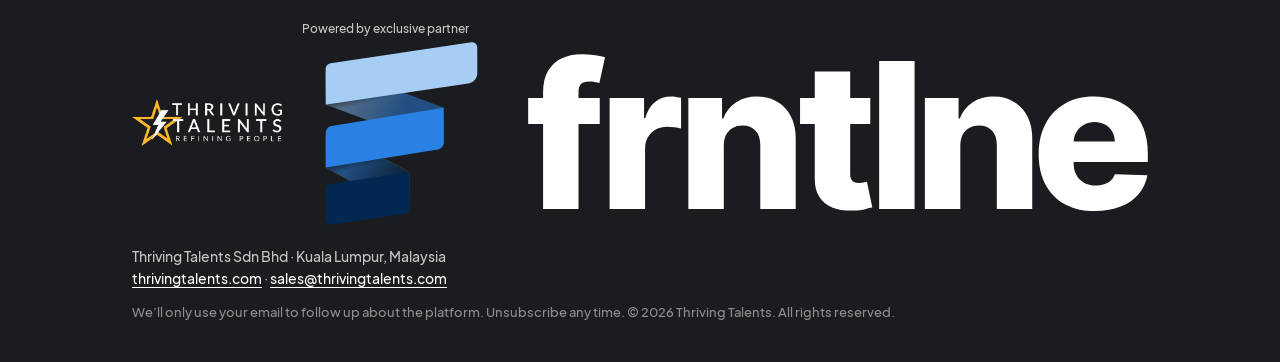
==== commit 1d9971c2: "Set the header tagline inline on the wordmark baseline The logo now starts the sentence it captions:" ====
--- a/index.html
+++ b/index.html
@@ -31,7 +31,7 @@
     <div class="brandbar">
       <span class="brand">
         <img src="/assets/asah-logo-on-dark.svg" alt="Asah" width="526" height="208">
-        <span class="brand-tagline">Asah is Malay for sharpen.</span>
+        <span class="brand-tagline">is Malay for sharpen.</span>
       </span>
     </div>
 
--- a/styles.css
+++ b/styles.css
@@ -129,28 +129,35 @@
   display: flex; align-items: center; justify-content: space-between; gap: 16px;
   margin-bottom: 40px;
 }
-/* The SVG carries the guide's clearspace inside its box, so the visible
-   wordmark is ~81% of --logo-w. The guide's floor is 120px visible. */
+/* The SVG carries the guide's clearspace inside its box: the visible wordmark
+   is 78.7% of --logo-w, and the guide's floor is 120px visible. Because that
+   padding already exceeds the required clear zone, the tagline can sit flush
+   against the image box. */
 .brand {
   --logo-w: 168px;
-  flex: none; display: inline-flex; flex-direction: column; align-items: flex-start; gap: 9px;
-}
-.brand img { width: var(--logo-w); }
+  display: block;
+}
+/* Inline flow, not flex: a replaced element with vertical-align: baseline puts
+   its bottom MARGIN edge on the text baseline. The SVG box extends 9.211% of
+   its width below the wordmark baseline, so pulling that back up lands the
+   wordmark exactly on the line's baseline and the tagline reads as the rest of
+   the sentence the logo starts. Flexbox baseline alignment does not honour the
+   margin edge for images, which is why this is not a flex row. */
+.brand img {
+  display: inline-block; vertical-align: baseline;
+  width: var(--logo-w);
+  margin-bottom: calc(var(--logo-w) * -0.09211);
+}
 .brand-tagline {
-  /* indented to sit under the mark rather than the SVG's clearspace edge */
-  padding-left: calc(var(--logo-w) * .0951);
   font-size: 13px; font-weight: 500; line-height: 1.3;
-  color: rgba(255,255,255,.60); letter-spacing: .01em;
-}
-.cobrand {
-  display: inline-flex; flex-direction: column; align-items: flex-end;
-  gap: 1px; text-align: right; max-width: 132px;
-}
-.cobrand-label {
-  font-size: 11px; line-height: 1.25; color: rgba(255,255,255,.65);
-  letter-spacing: .01em; text-wrap: balance;
-}
-.cobrand-logo { height: 21px; width: auto; display: block; }
+  color: rgba(255,255,255,.62); letter-spacing: .01em;
+  margin-left: 2px;
+}
+
+@media (max-width: 379px) {
+  .brand { --logo-w: 156px; }
+  .brand-tagline { font-size: 12px; }
+}
 
 .eyebrow {
   color: rgba(255,255,255,.72); font-weight: 700; font-size: 14px; letter-spacing: .1em;
@@ -383,7 +390,7 @@
   section { padding: 80px 0; }
   .hero { padding: 28px 0 88px; }
   .brand { --logo-w: 228px; }
-  .brand-tagline { font-size: 14px; }
+  .brand-tagline { font-size: 15px; }
   .cobrand { max-width: none; }
   .cobrand-label { font-size: 12px; }
   .brandbar { margin-bottom: 64px; }
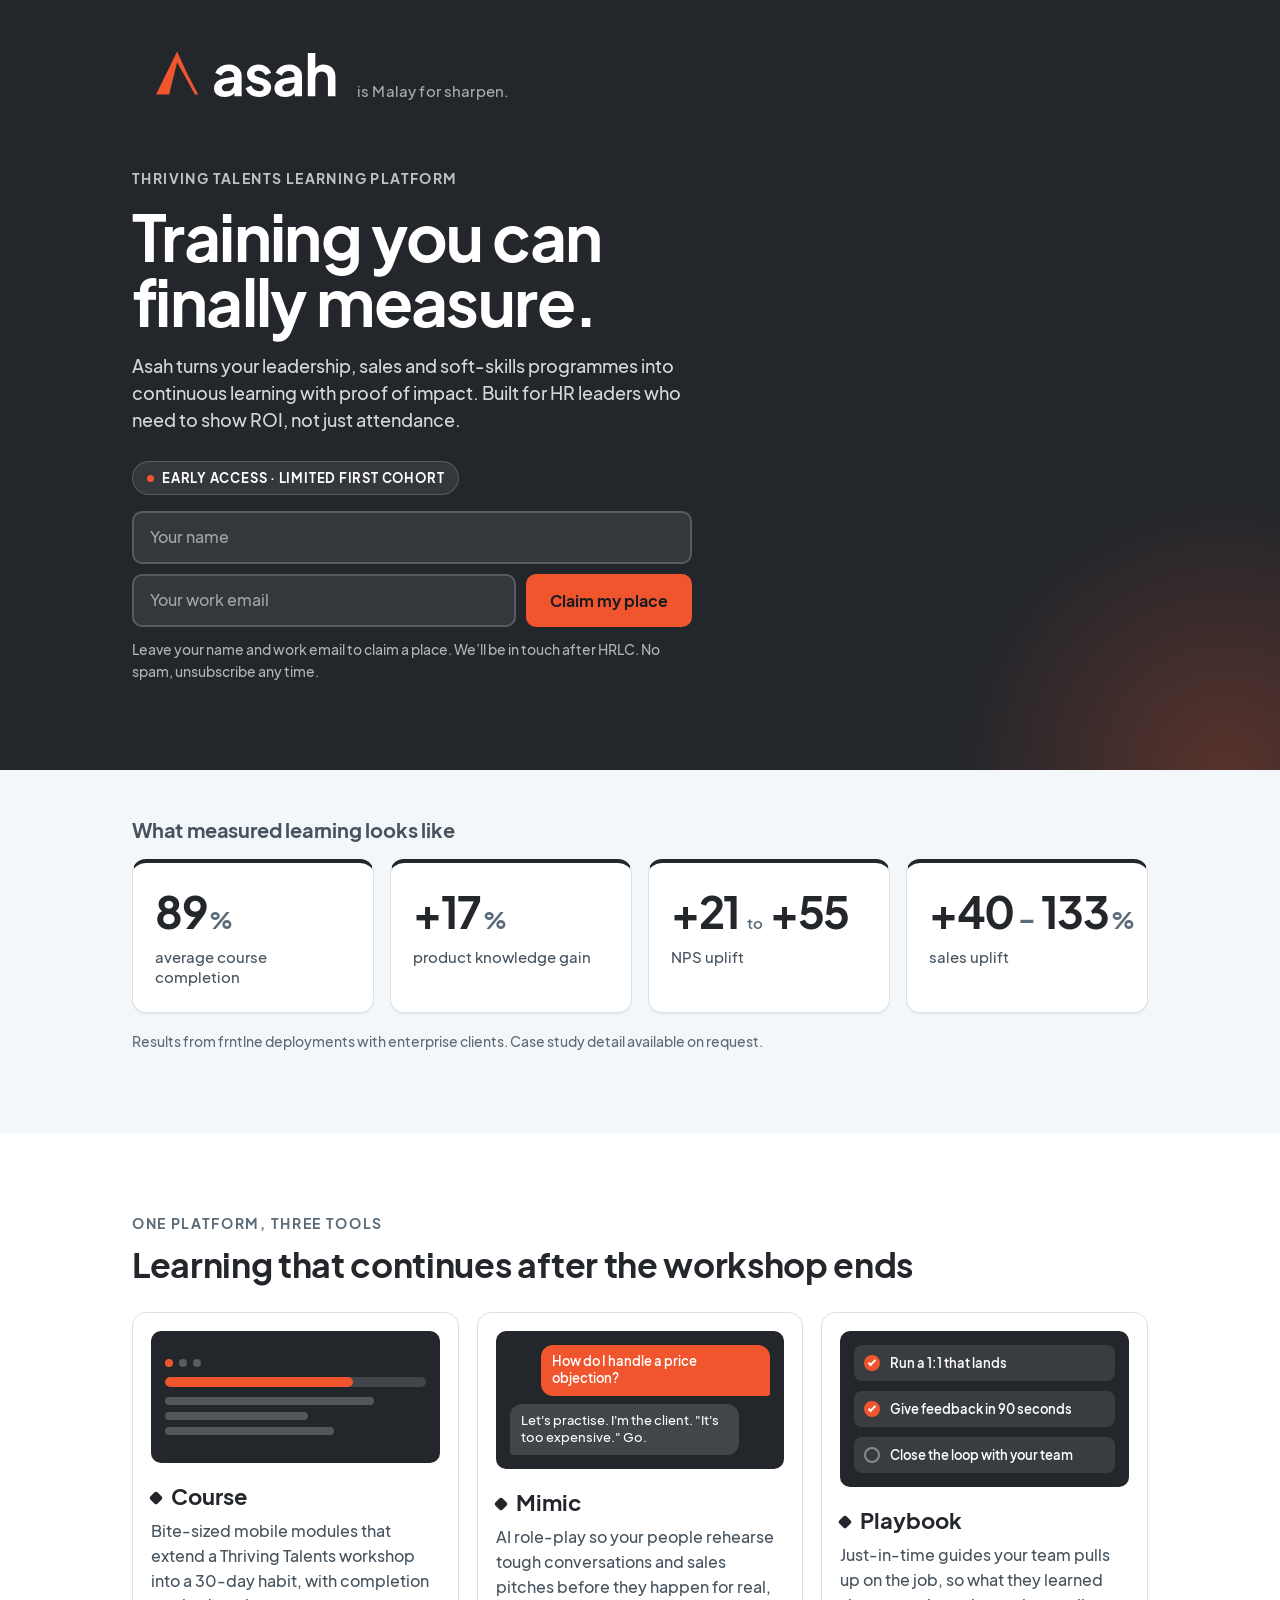
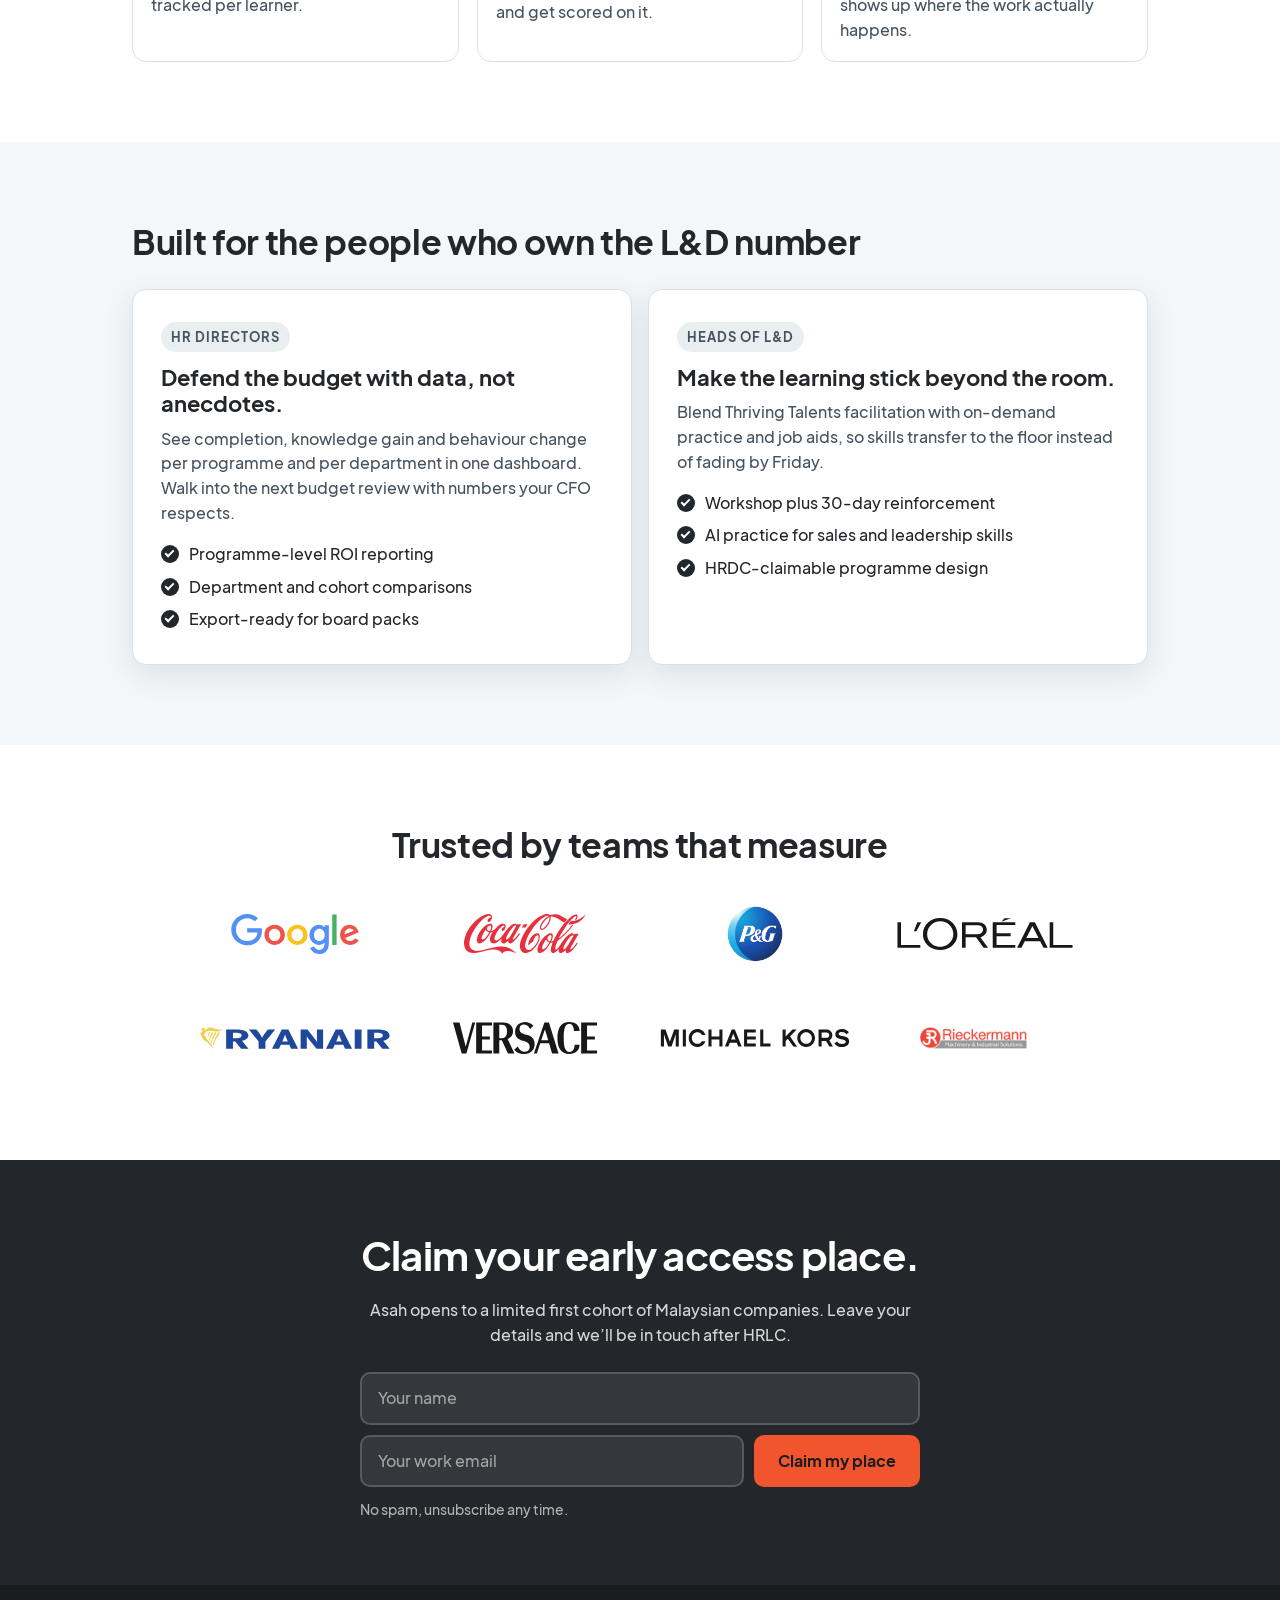
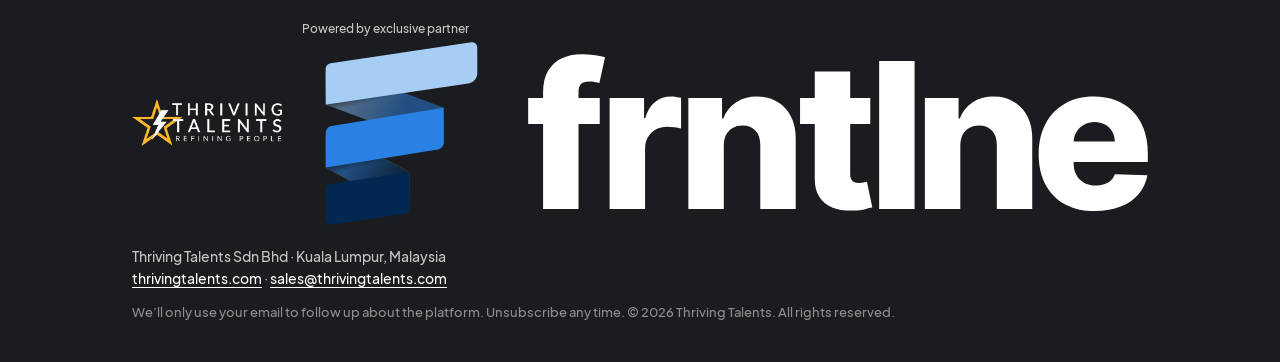
==== commit 715b6aa5: "Tighten the gap between the logo and its tagline Removes the word space between the two and pulls th" ====
--- a/index.html
+++ b/index.html
@@ -30,8 +30,8 @@
   <div class="wrap">
     <div class="brandbar">
       <span class="brand">
-        <img src="/assets/asah-logo-on-dark.svg" alt="Asah" width="526" height="208">
-        <span class="brand-tagline">is Malay for sharpen.</span>
+        <img src="/assets/asah-logo-on-dark.svg" alt="Asah" width="526" height="208"
+        ><span class="brand-tagline">is Malay for sharpen.</span>
       </span>
     </div>
 
--- a/styles.css
+++ b/styles.css
@@ -151,7 +151,10 @@
 .brand-tagline {
   font-size: 13px; font-weight: 500; line-height: 1.3;
   color: rgba(255,255,255,.62); letter-spacing: .01em;
-  margin-left: 2px;
+  /* The file leaves 10.772% of the width clear to the right of the wordmark,
+     but the guide only requires 9.453% (half the mark height). Pull back the
+     1.319% difference and no further: text must not enter the clear zone. */
+  margin-left: calc(var(--logo-w) * -0.013186);
 }
 
 @media (max-width: 379px) {
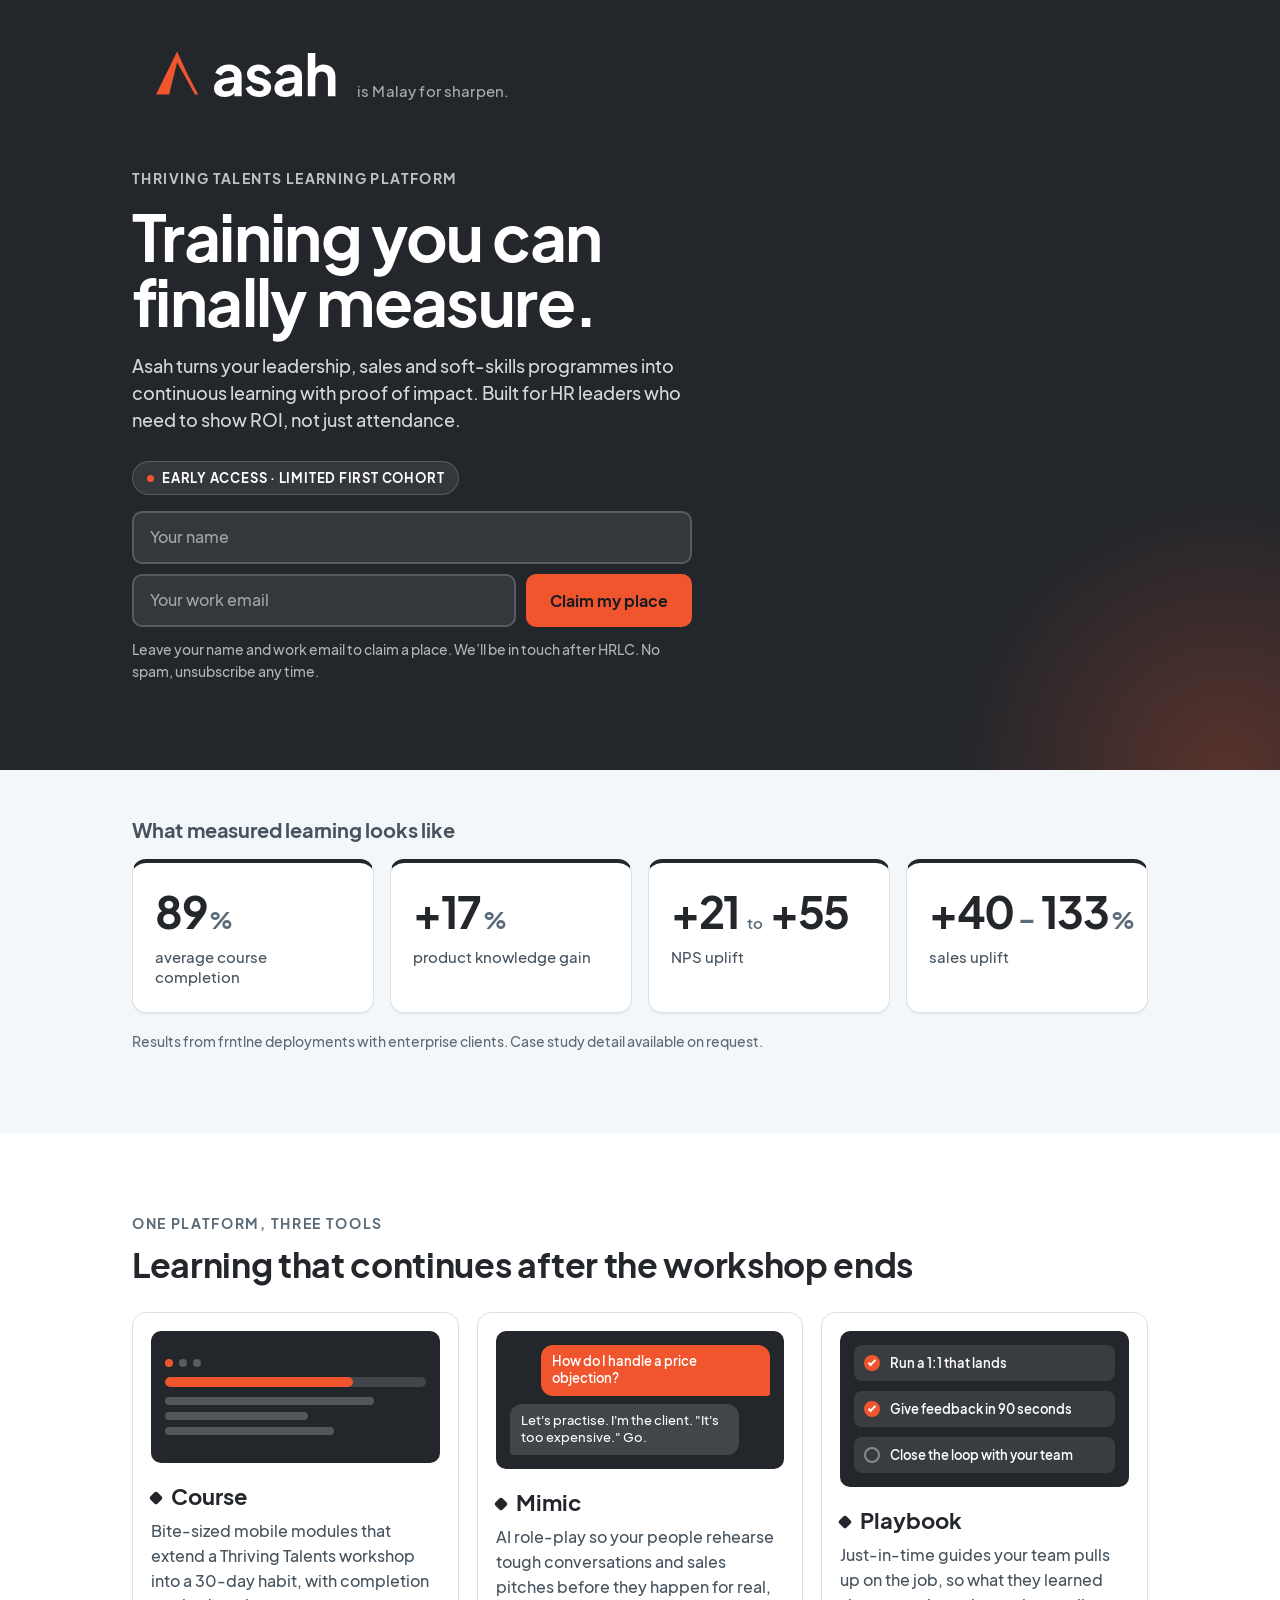
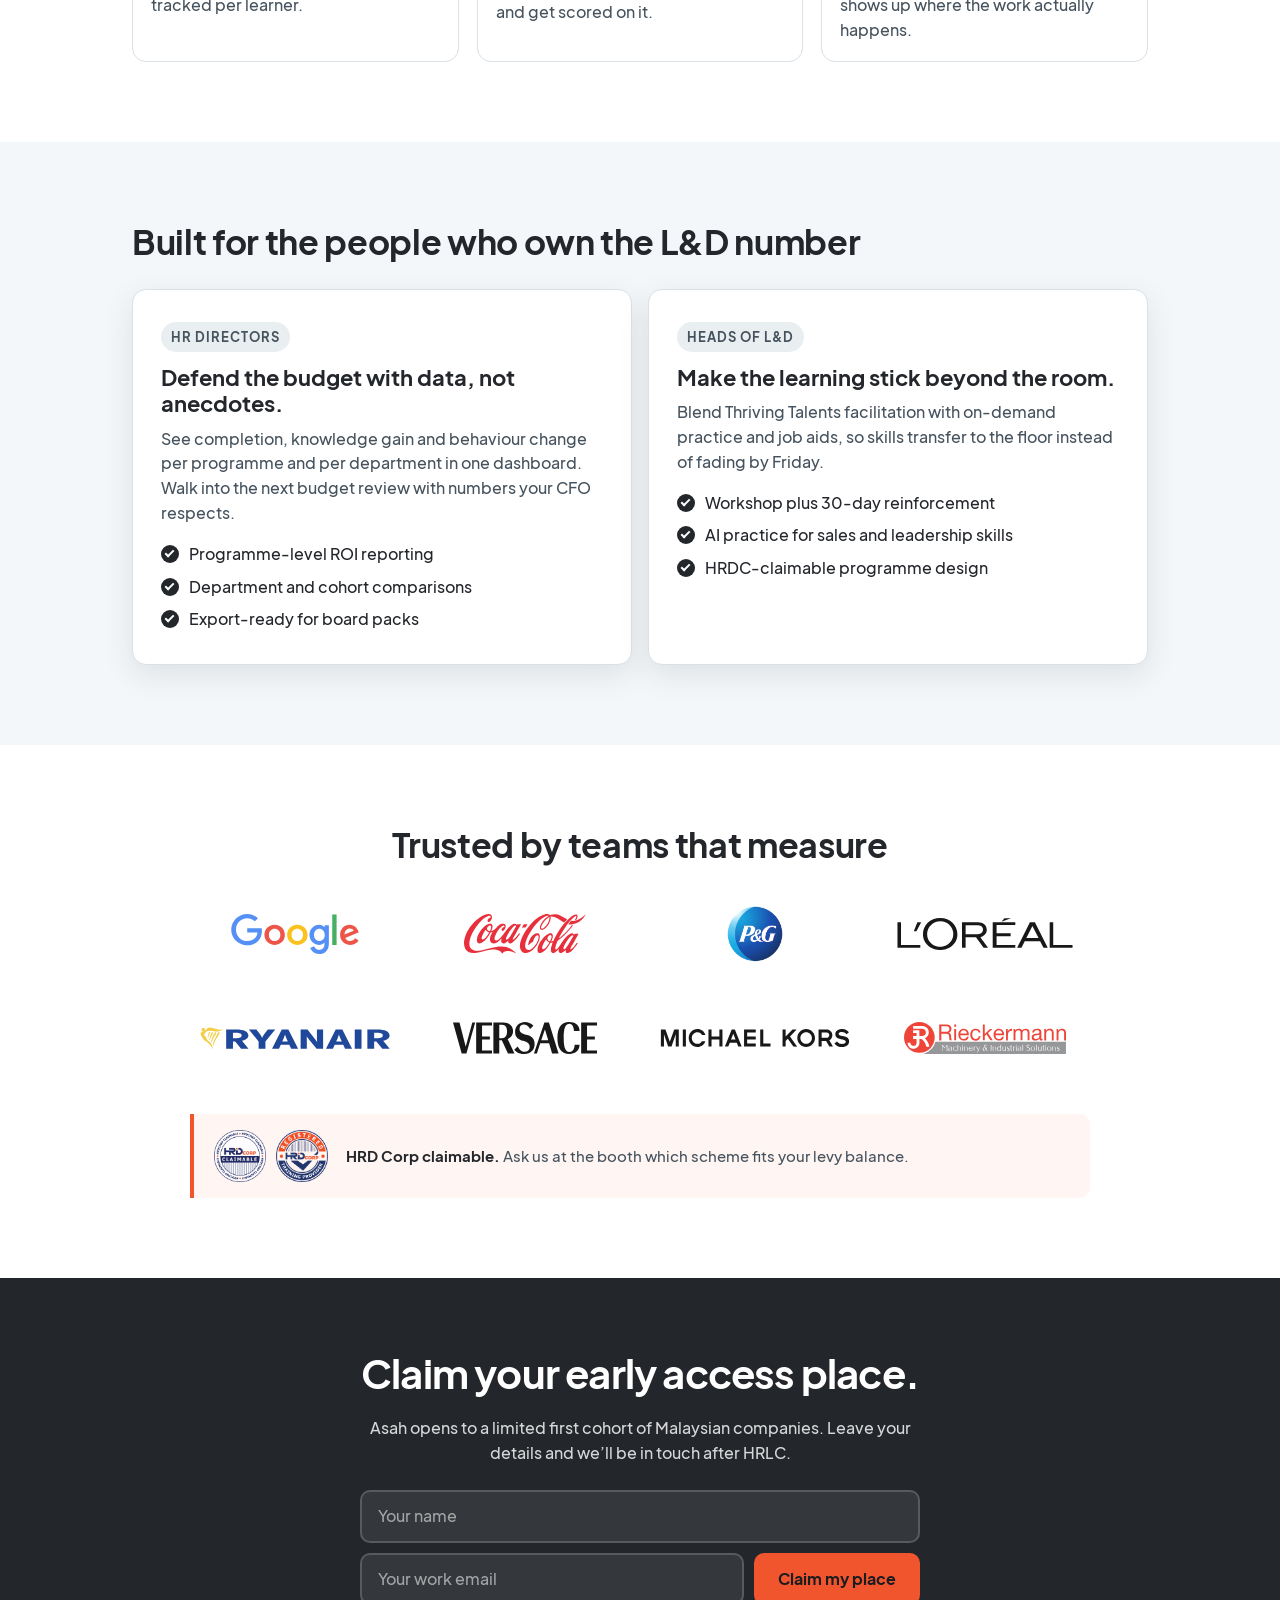
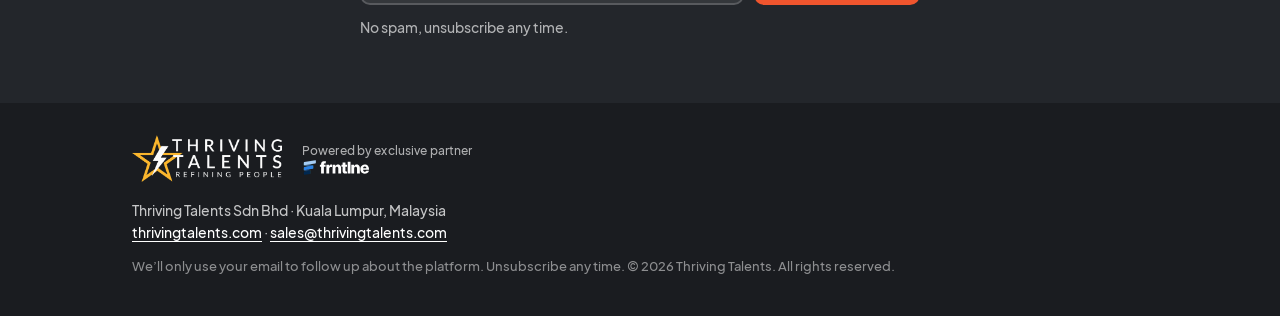
==== commit bbdb79a2: "Add HRD Corp strip, swap Rieckermann to SVG, right-size frntlne co-brand Four changes from the HRLC " ====
--- a/index.html
+++ b/index.html
@@ -175,8 +175,16 @@
       <li class="lw-xw"><img src="/assets/logos/ryanair.svg" alt="Ryanair" width="249" height="29"></li>
       <li class="lw-w"><img src="/assets/logos/versace.svg" alt="Versace" width="144" height="32"></li>
       <li class="lw-xw"><img src="/assets/logos/michael-kors.svg" alt="Michael Kors" width="567" height="53"></li>
-      <li class="lw-m"><img src="/assets/logos/rieckermann.png" alt="Rieckermann" width="360" height="100"></li>
+      <li class="lw-w"><img src="/assets/logos/rieckermann-logo.svg" alt="Rieckermann" width="251" height="49"></li>
     </ul>
+
+    <div class="hrdc">
+      <span class="hrdc-badges">
+        <img src="/assets/hrdc-claimable.png" alt="HRD Corp Claimable" width="160" height="160">
+        <img src="/assets/hrdc-registered.png" alt="HRD Corp Registered Training Provider" width="160" height="160">
+      </span>
+      <p class="hrdc-text"><strong>HRD Corp claimable.</strong> Ask us at the booth which scheme fits your levy balance.</p>
+    </div>
 
     </div>
   </div>
--- a/styles.css
+++ b/styles.css
@@ -353,6 +353,23 @@
 /* ==========================================================================
    6. DEMO CTA + FOOTER
    ========================================================================== */
+/* HRD Corp strip, following the flyer: a Spark rule and a pale Spark wash,
+   badges then the claim line. */
+.hrdc {
+  display: flex; align-items: center; flex-wrap: wrap; gap: 8px 18px;
+  max-width: 900px; margin: 34px auto 0; padding: 16px 20px;
+  text-align: left;
+  background: rgba(240, 85, 46, .06);
+  border-left: 4px solid var(--spark);
+  border-radius: 0 var(--radius-sm) var(--radius-sm) 0;
+}
+.hrdc-badges { display: flex; align-items: center; gap: 10px; flex: none; }
+.hrdc-badges img { width: 52px; height: 52px; }
+.hrdc-text {
+  flex: 1 1 240px; font-size: 15px; line-height: 1.45; color: var(--ink-2);
+}
+.hrdc-text strong { color: var(--ink); font-weight: 700; }
+
 .closing { background: var(--graphite); color: var(--white); text-align: center; padding: 64px 0; }
 .closing h2 { font-size: clamp(28px, 7vw, 40px); font-weight: 700; letter-spacing: -.02em; margin-bottom: 12px; }
 .closing [data-closing-intro] p { color: rgba(255,255,255,.82); max-width: 560px; margin: 0 auto 24px; }
@@ -362,7 +379,17 @@
 .foot { background: var(--night); color: rgba(255,255,255,.75); padding: 32px 0 96px; font-size: 14px; }
 .foot-brand { display: flex; flex-direction: column; gap: 10px; align-items: flex-start; margin-bottom: 18px; }
 .foot-brand > img { width: 150px; }
-.foot-brand .cobrand { align-items: flex-start; text-align: left; max-width: none; }
+/* Co-brand lockup. Only the footer carries it now; the base rules were lost
+   when the header block was rewritten, which left the frntlne mark unsized. */
+.cobrand {
+  display: inline-flex; flex-direction: column; align-items: flex-start;
+  gap: 2px; text-align: left;
+}
+.cobrand-label {
+  font-size: 11px; line-height: 1.25; color: rgba(255,255,255,.65); letter-spacing: .01em;
+}
+/* Deliberately smaller than the TT mark beside it, as on the flyer. */
+.cobrand-logo { height: 15px; width: auto; display: block; }
 .foot a { color: var(--white); text-decoration: underline; text-underline-offset: 3px; }
 .foot a:hover { text-decoration: underline; }
 .foot-text { margin-bottom: 12px; }
@@ -394,7 +421,6 @@
   .hero { padding: 28px 0 88px; }
   .brand { --logo-w: 228px; }
   .brand-tagline { font-size: 15px; }
-  .cobrand { max-width: none; }
   .cobrand-label { font-size: 12px; }
   .brandbar { margin-bottom: 64px; }
   .stat-grid { grid-template-columns: repeat(4, 1fr); gap: 16px; }
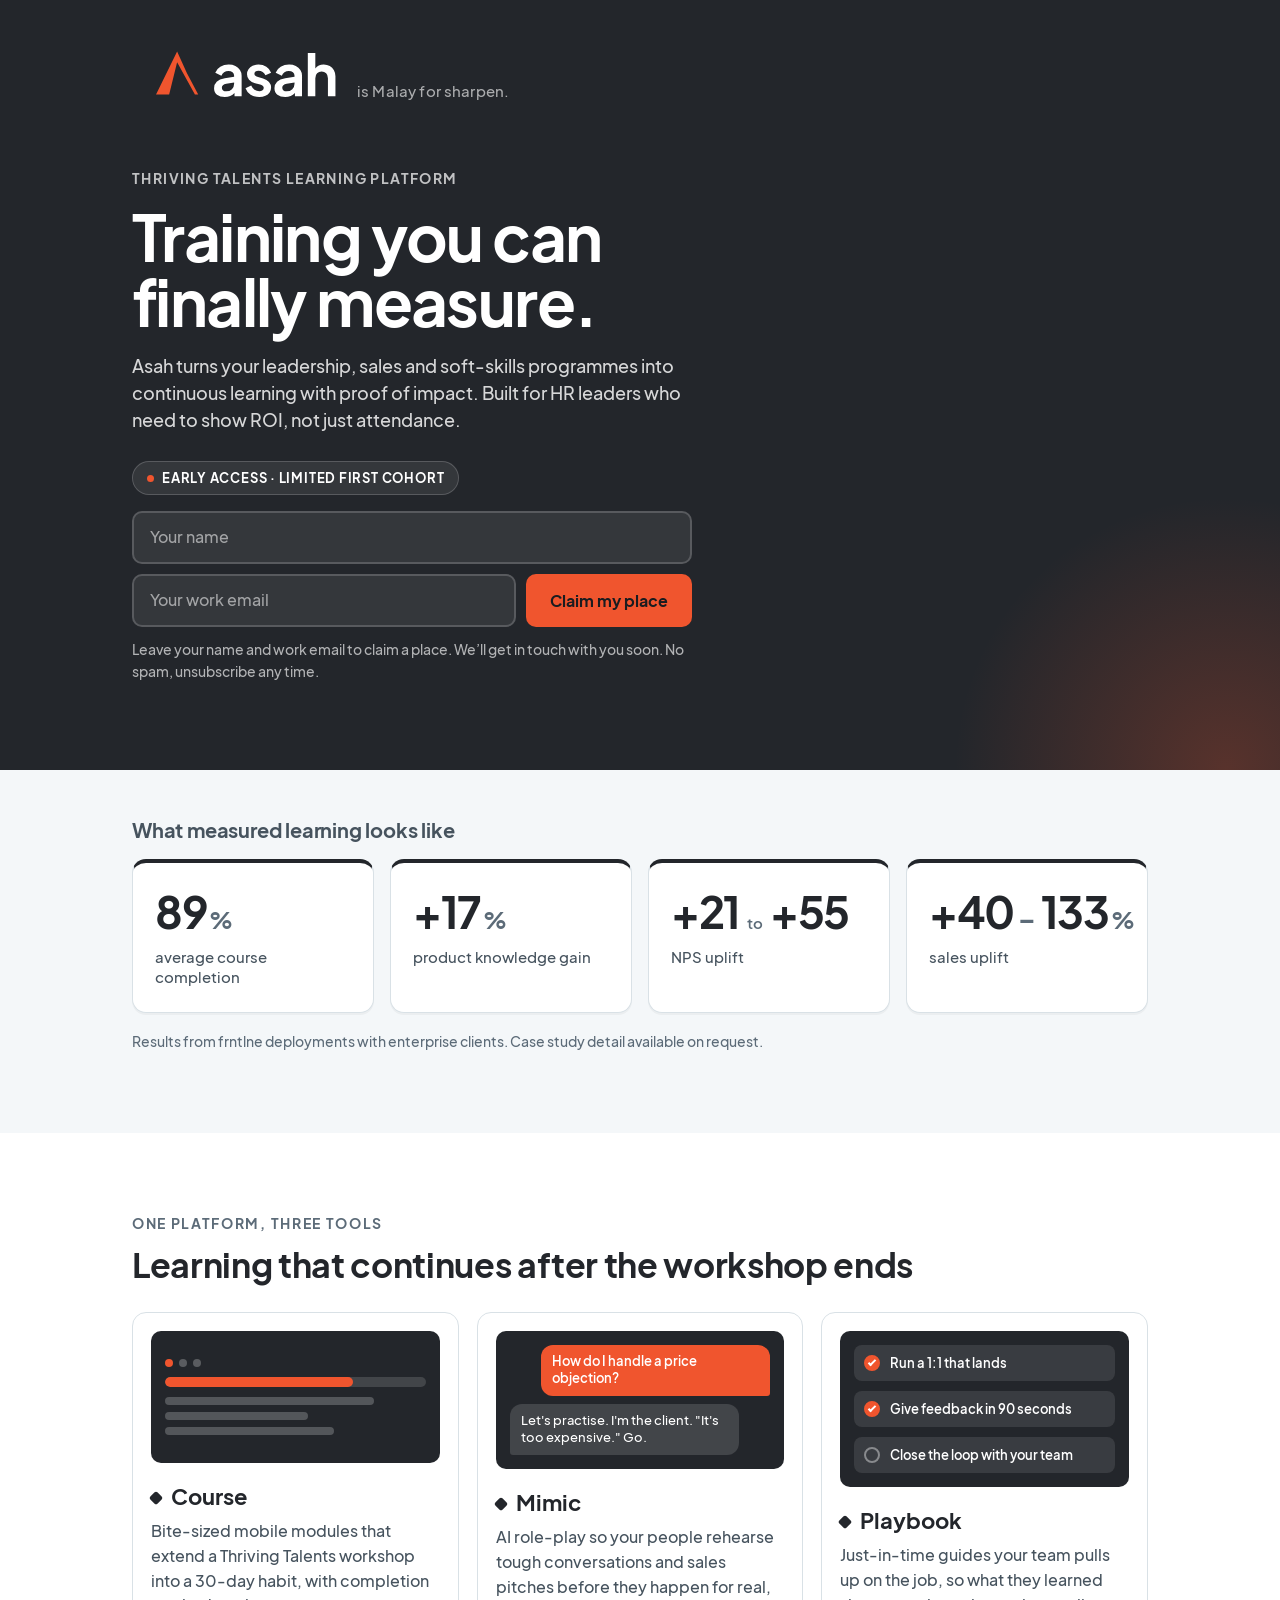
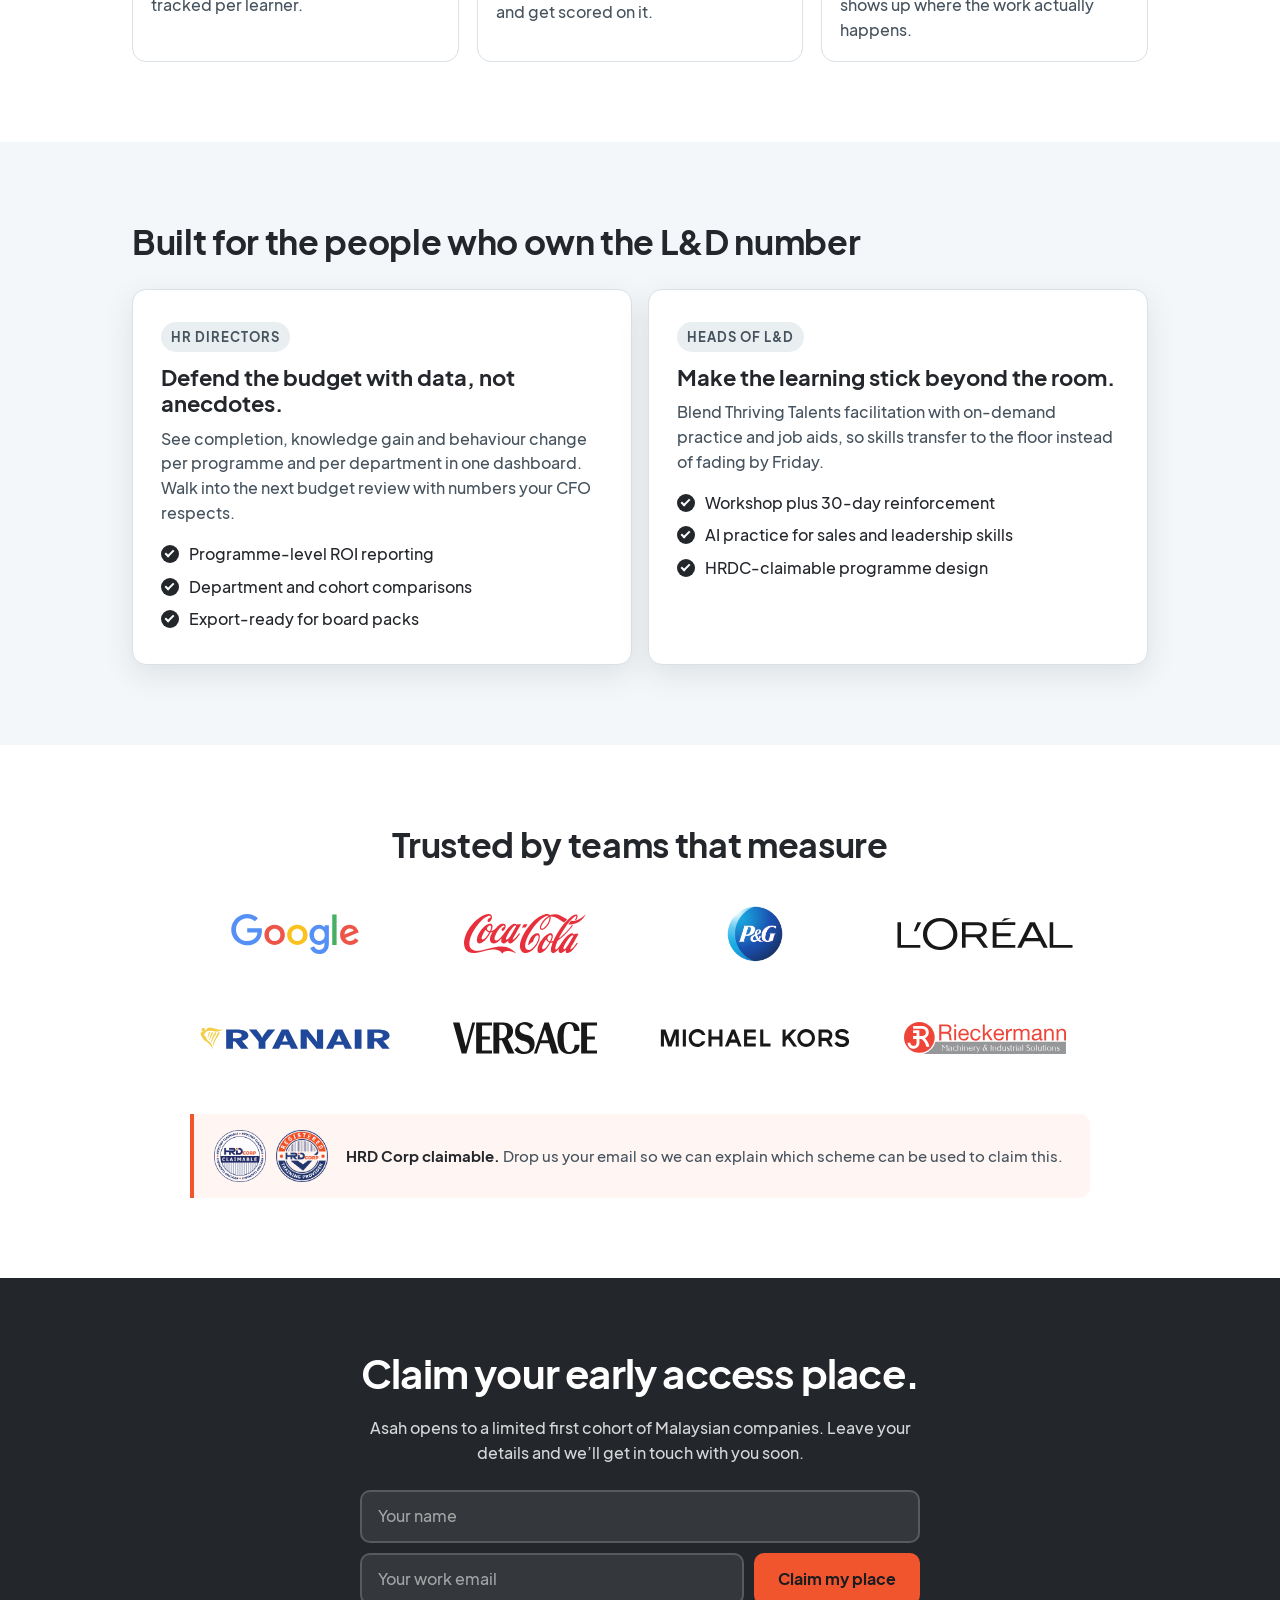
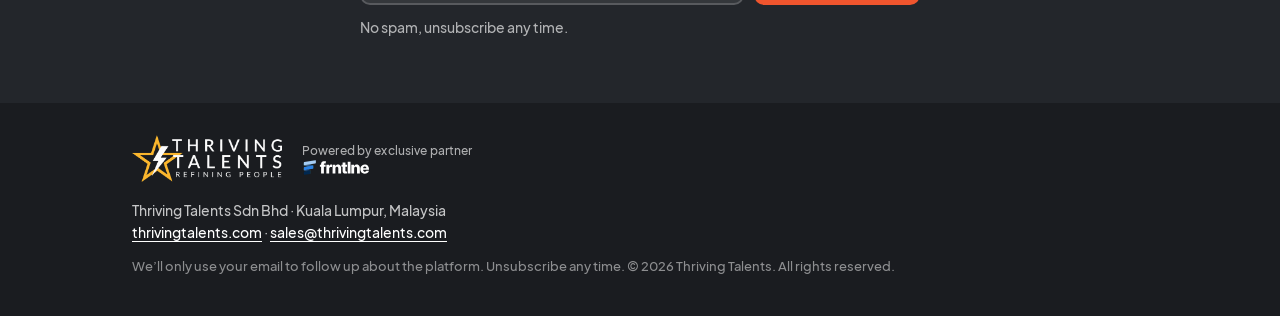
==== commit 4fefa60d: "Drop every HRLC reference and rewrite the HRD Corp line as a capture prompt The page now names no ev" ====
--- a/index.html
+++ b/index.html
@@ -57,14 +57,14 @@
       </div>
       <!-- honeypot, filled by bots only -->
       <div class="hp" aria-hidden="true"><input type="text" name="hp" tabindex="-1" autocomplete="off"></div>
-      <p class="help" id="hero-help">Leave your name and work email to claim a place. We&#8217;ll be in touch after HRLC. No spam, unsubscribe any time.</p>
+      <p class="help" id="hero-help">Leave your name and work email to claim a place. We&#8217;ll get in touch with you soon. No spam, unsubscribe any time.</p>
       <p class="error" id="hero-error" role="alert" aria-live="polite" hidden></p>
     </form>
 
     <div class="thanks" id="hero-thanks" hidden tabindex="-1">
       <div class="thanks-icon" aria-hidden="true">✓</div>
       <h2>You&#8217;re on the list.</h2>
-      <p>We&#8217;ll confirm your early access place by email after HRLC. In the meantime, come by the Thriving Talents booth and we&#8217;ll walk you through the platform.</p>
+      <p>We&#8217;ll get in touch with you soon to confirm your early access place.</p>
     </div>
   </div>
 </header>
@@ -183,7 +183,7 @@
         <img src="/assets/hrdc-claimable.png" alt="HRD Corp Claimable" width="160" height="160">
         <img src="/assets/hrdc-registered.png" alt="HRD Corp Registered Training Provider" width="160" height="160">
       </span>
-      <p class="hrdc-text"><strong>HRD Corp claimable.</strong> Ask us at the booth which scheme fits your levy balance.</p>
+      <p class="hrdc-text"><strong>HRD Corp claimable.</strong> Drop us your email so we can explain which scheme can be used to claim this.</p>
     </div>
 
     </div>
@@ -195,7 +195,7 @@
   <div class="wrap">
     <div data-closing-intro>
       <h2 id="reg-h">Claim your early access place.</h2>
-      <p>Asah opens to a limited first cohort of Malaysian companies. Leave your details and we&#8217;ll be in touch after HRLC.</p>
+      <p>Asah opens to a limited first cohort of Malaysian companies. Leave your details and we&#8217;ll get in touch with you soon.</p>
     </div>
 
     <form class="capture capture-center" id="cta-form" novalidate data-capture-form data-thanks="cta-thanks" data-location="closing">
@@ -216,7 +216,7 @@
     <div class="thanks thanks-center" id="cta-thanks" hidden tabindex="-1">
       <div class="thanks-icon" aria-hidden="true">&#10003;</div>
       <h2>You&#8217;re on the list.</h2>
-      <p>We&#8217;ll confirm your early access place by email after HRLC.</p>
+      <p>We&#8217;ll get in touch with you soon to confirm your early access place.</p>
     </div>
   </div>
 </section>
--- a/styles.css
+++ b/styles.css
@@ -1,5 +1,5 @@
 /* ==========================================================================
-   Thriving Talents Learning Platform — HRLC landing page
+   Thriving Talents Learning Platform — Asah landing page
    Asah palette: Graphite #23262B, Spark #F0552E, Stone #5C6B78
    Mobile-first. Primary viewport 320–430px, responsive up to desktop.
    ========================================================================== */
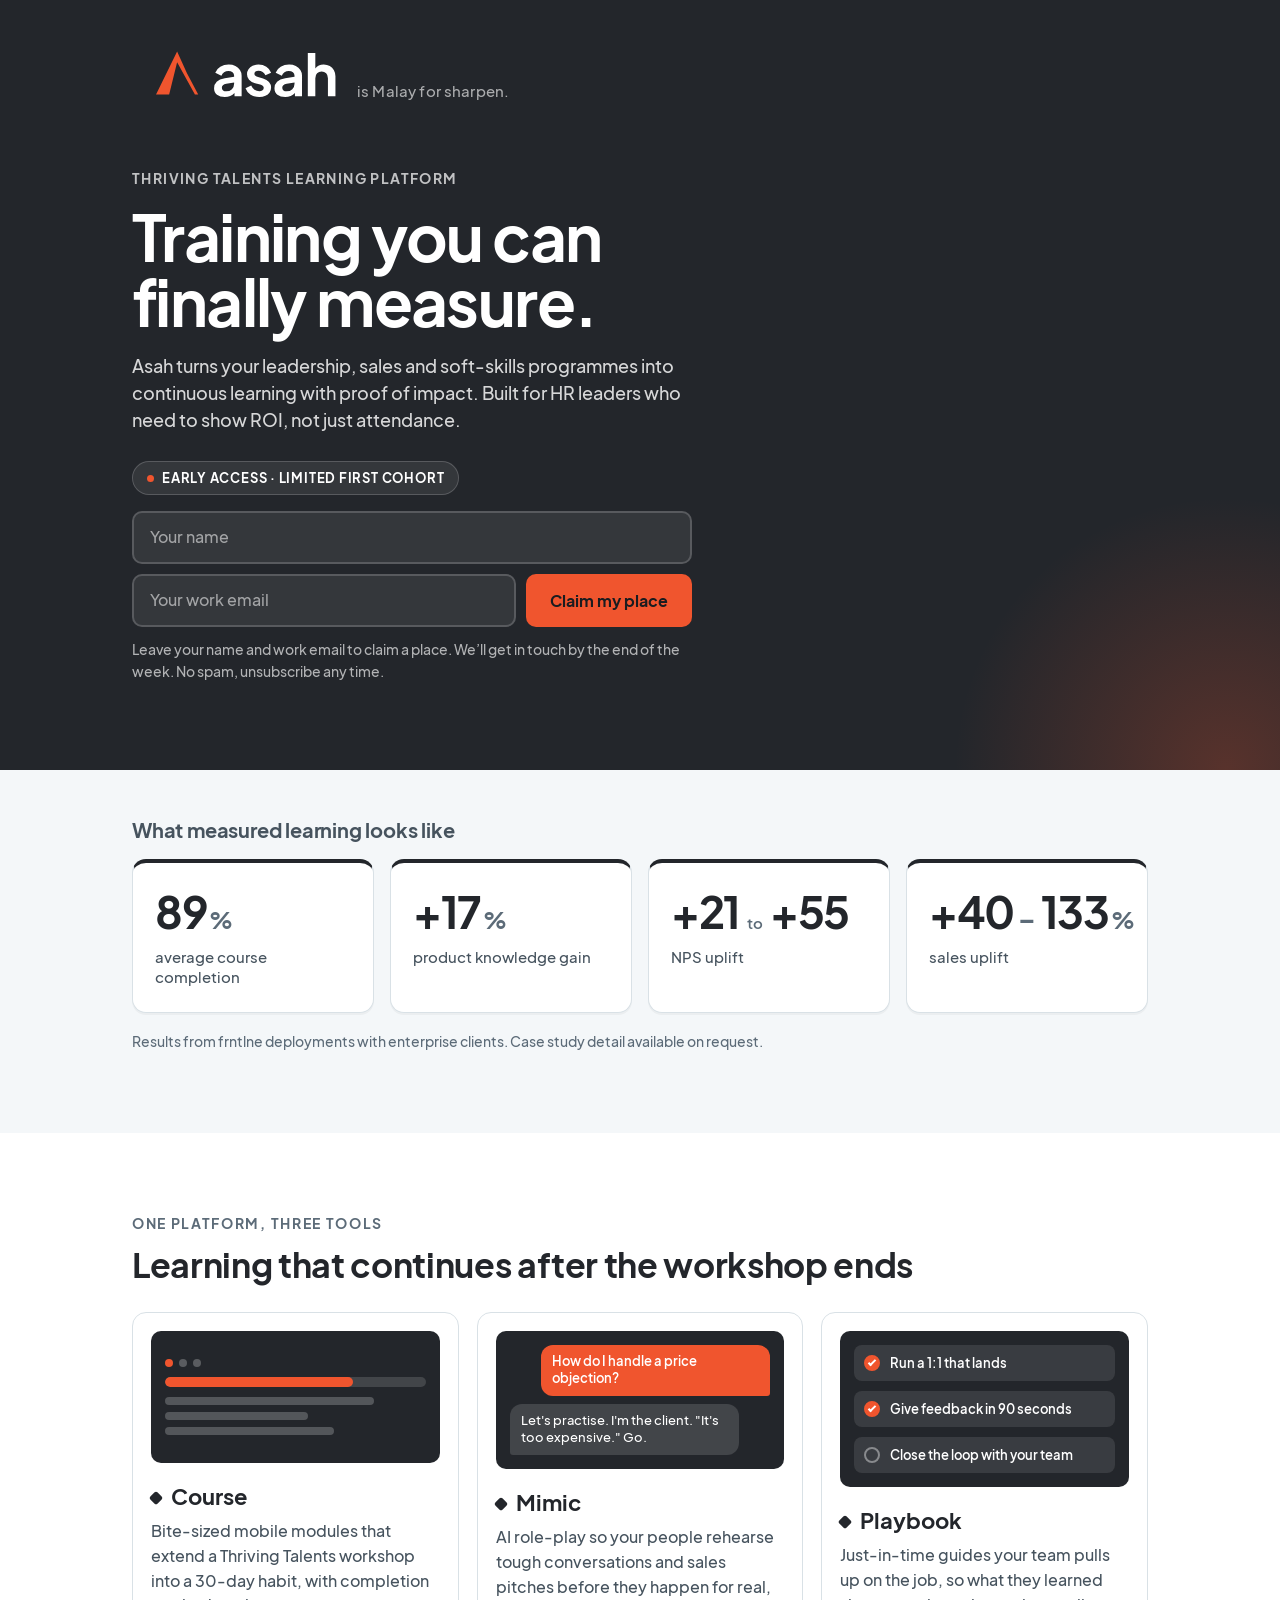
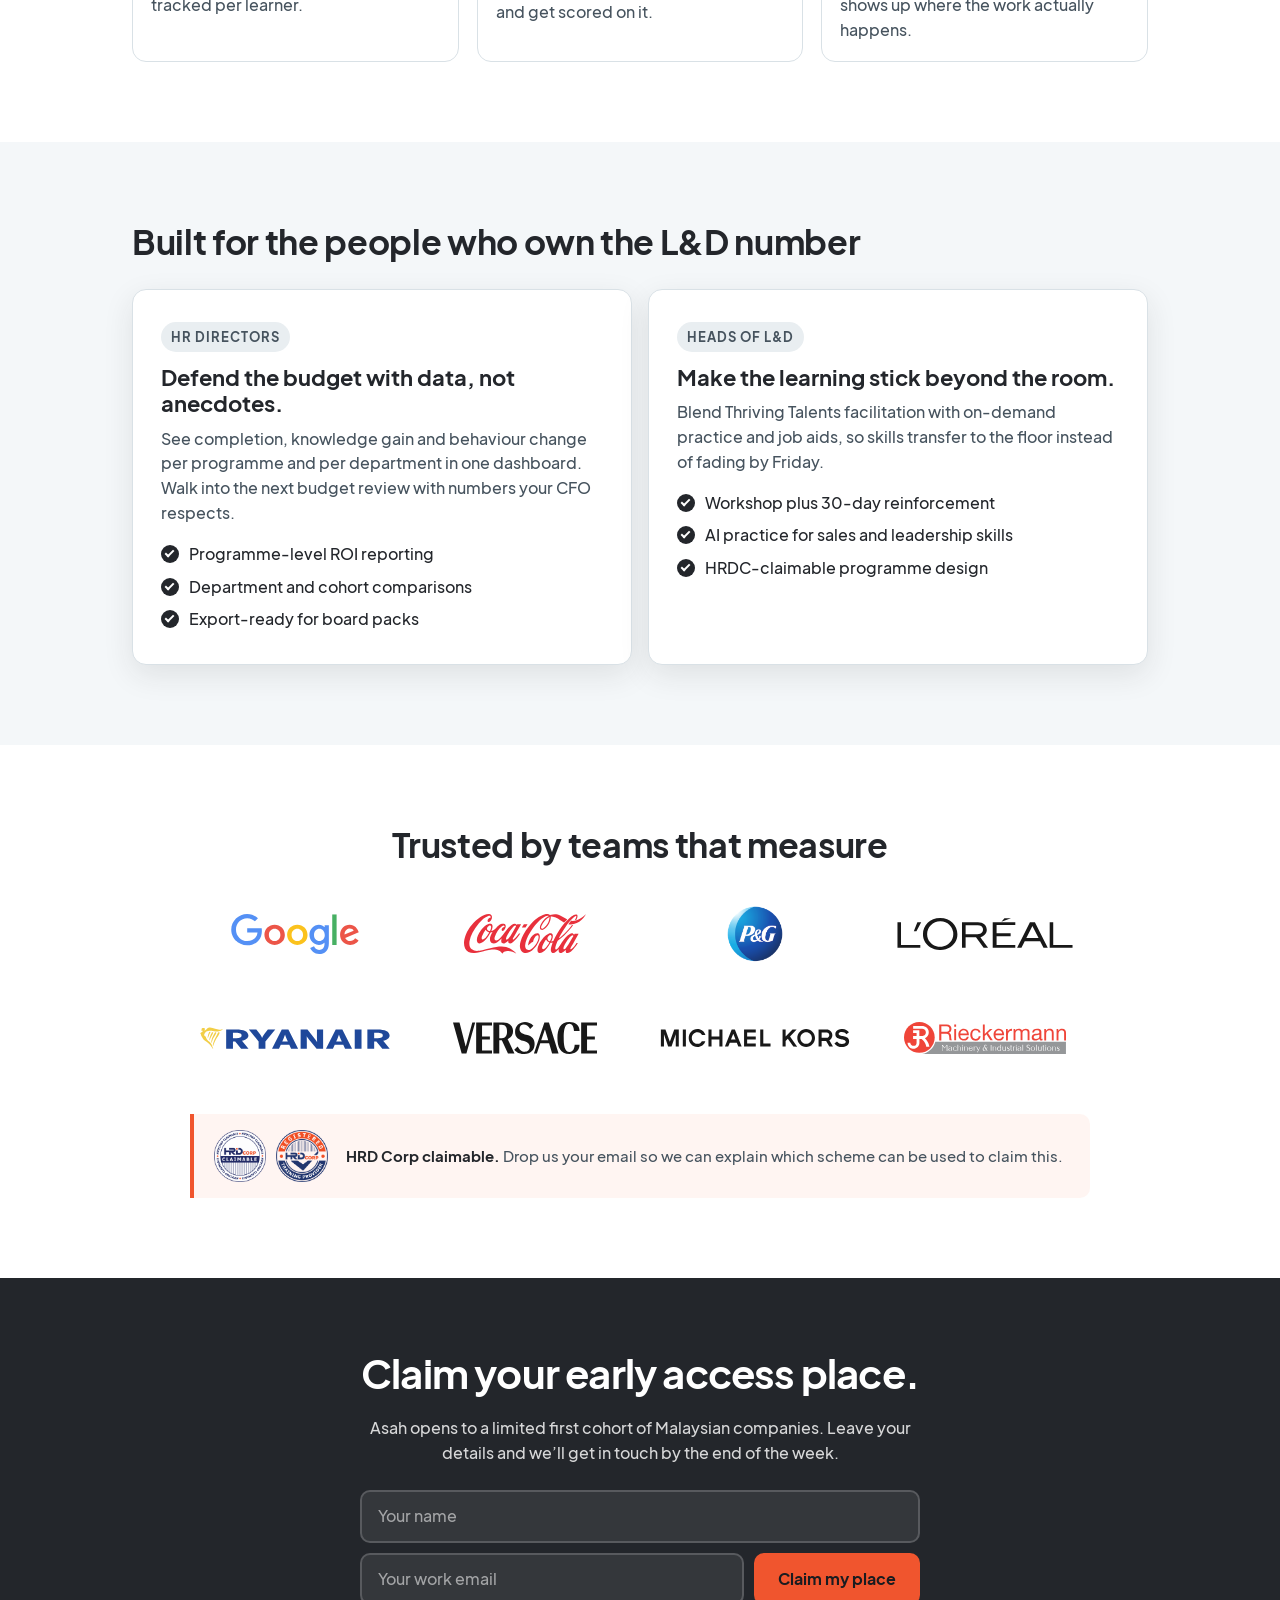
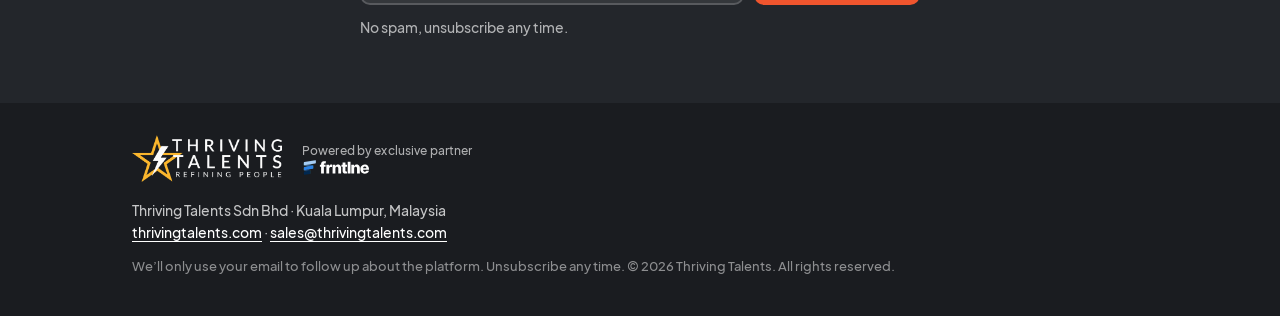
==== commit c6a595d6: "Promise contact by the end of the week instead of "soon" All four capture messages now name a window" ====
--- a/index.html
+++ b/index.html
@@ -57,14 +57,14 @@
       </div>
       <!-- honeypot, filled by bots only -->
       <div class="hp" aria-hidden="true"><input type="text" name="hp" tabindex="-1" autocomplete="off"></div>
-      <p class="help" id="hero-help">Leave your name and work email to claim a place. We&#8217;ll get in touch with you soon. No spam, unsubscribe any time.</p>
+      <p class="help" id="hero-help">Leave your name and work email to claim a place. We&#8217;ll get in touch by the end of the week. No spam, unsubscribe any time.</p>
       <p class="error" id="hero-error" role="alert" aria-live="polite" hidden></p>
     </form>
 
     <div class="thanks" id="hero-thanks" hidden tabindex="-1">
       <div class="thanks-icon" aria-hidden="true">✓</div>
       <h2>You&#8217;re on the list.</h2>
-      <p>We&#8217;ll get in touch with you soon to confirm your early access place.</p>
+      <p>We&#8217;ll get in touch by the end of the week to confirm your early access place.</p>
     </div>
   </div>
 </header>
@@ -195,7 +195,7 @@
   <div class="wrap">
     <div data-closing-intro>
       <h2 id="reg-h">Claim your early access place.</h2>
-      <p>Asah opens to a limited first cohort of Malaysian companies. Leave your details and we&#8217;ll get in touch with you soon.</p>
+      <p>Asah opens to a limited first cohort of Malaysian companies. Leave your details and we&#8217;ll get in touch by the end of the week.</p>
     </div>
 
     <form class="capture capture-center" id="cta-form" novalidate data-capture-form data-thanks="cta-thanks" data-location="closing">
@@ -216,7 +216,7 @@
     <div class="thanks thanks-center" id="cta-thanks" hidden tabindex="-1">
       <div class="thanks-icon" aria-hidden="true">&#10003;</div>
       <h2>You&#8217;re on the list.</h2>
-      <p>We&#8217;ll get in touch with you soon to confirm your early access place.</p>
+      <p>We&#8217;ll get in touch by the end of the week to confirm your early access place.</p>
     </div>
   </div>
 </section>
